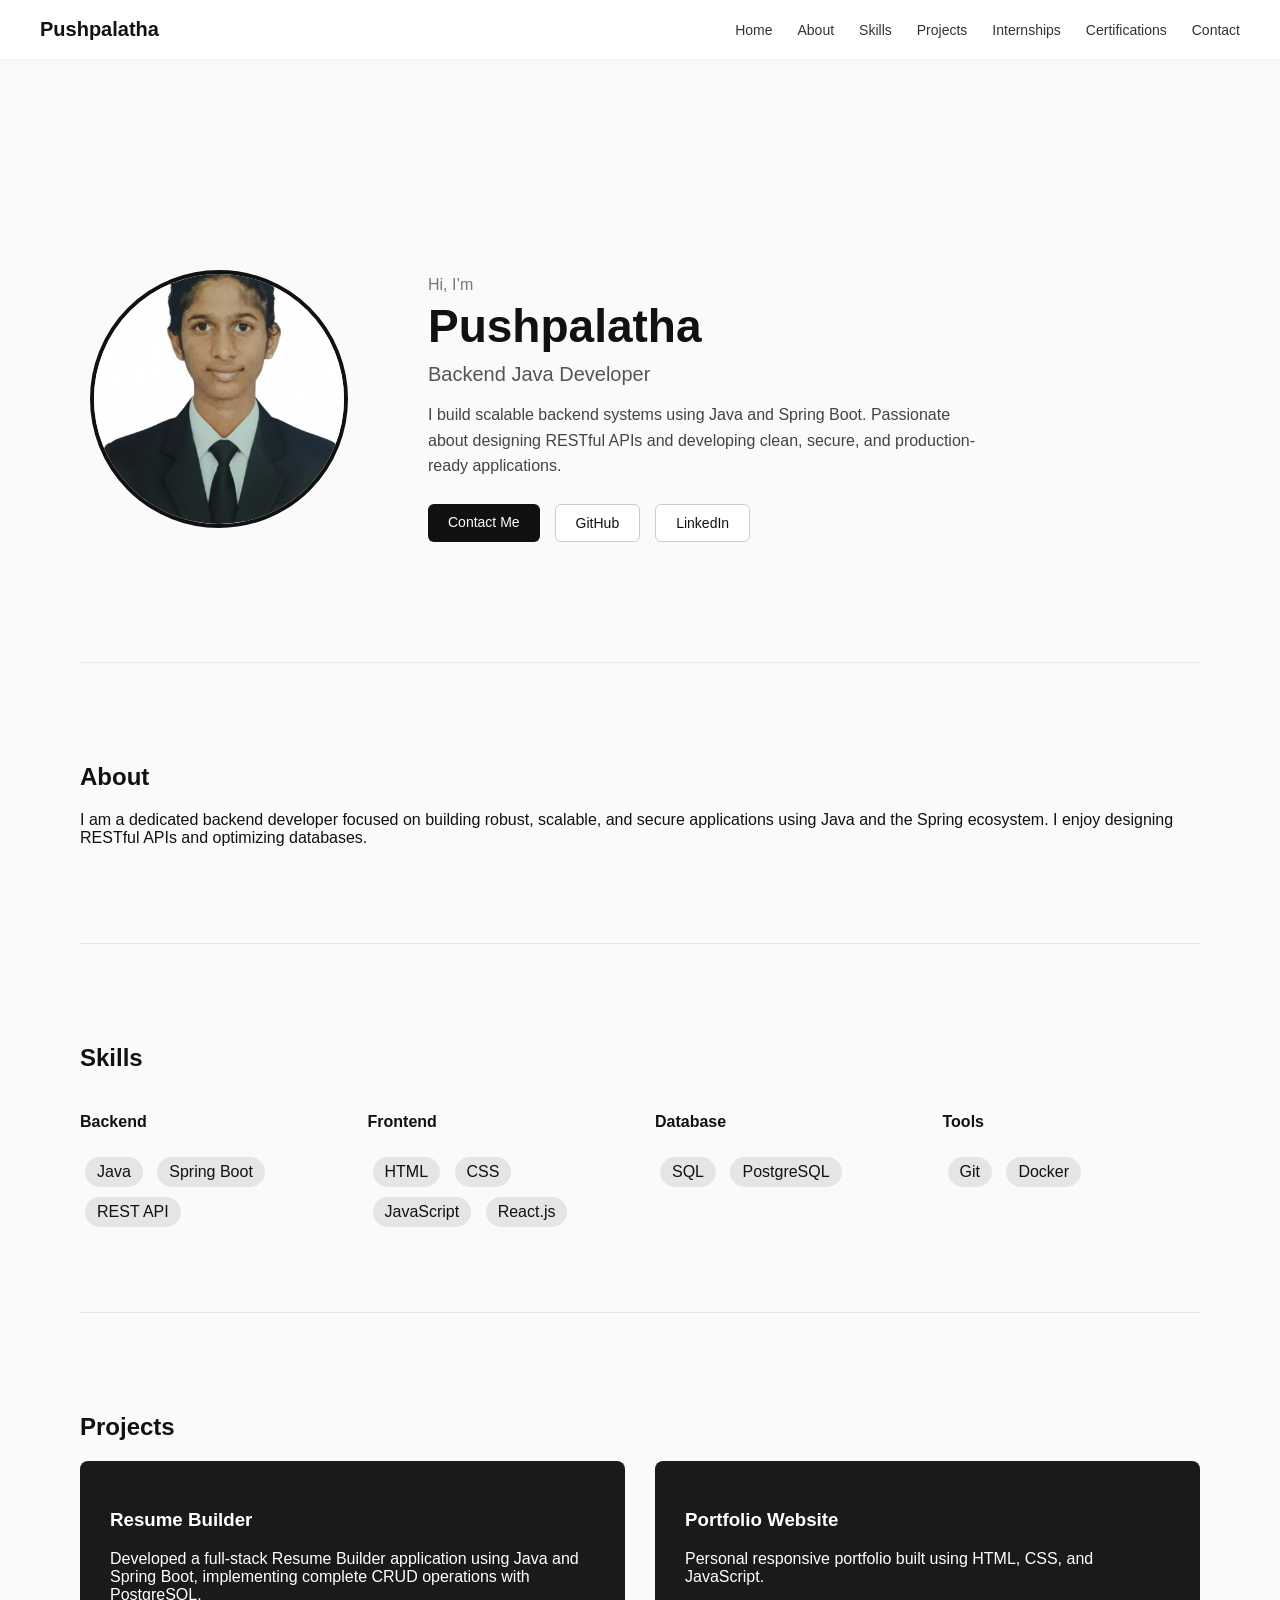
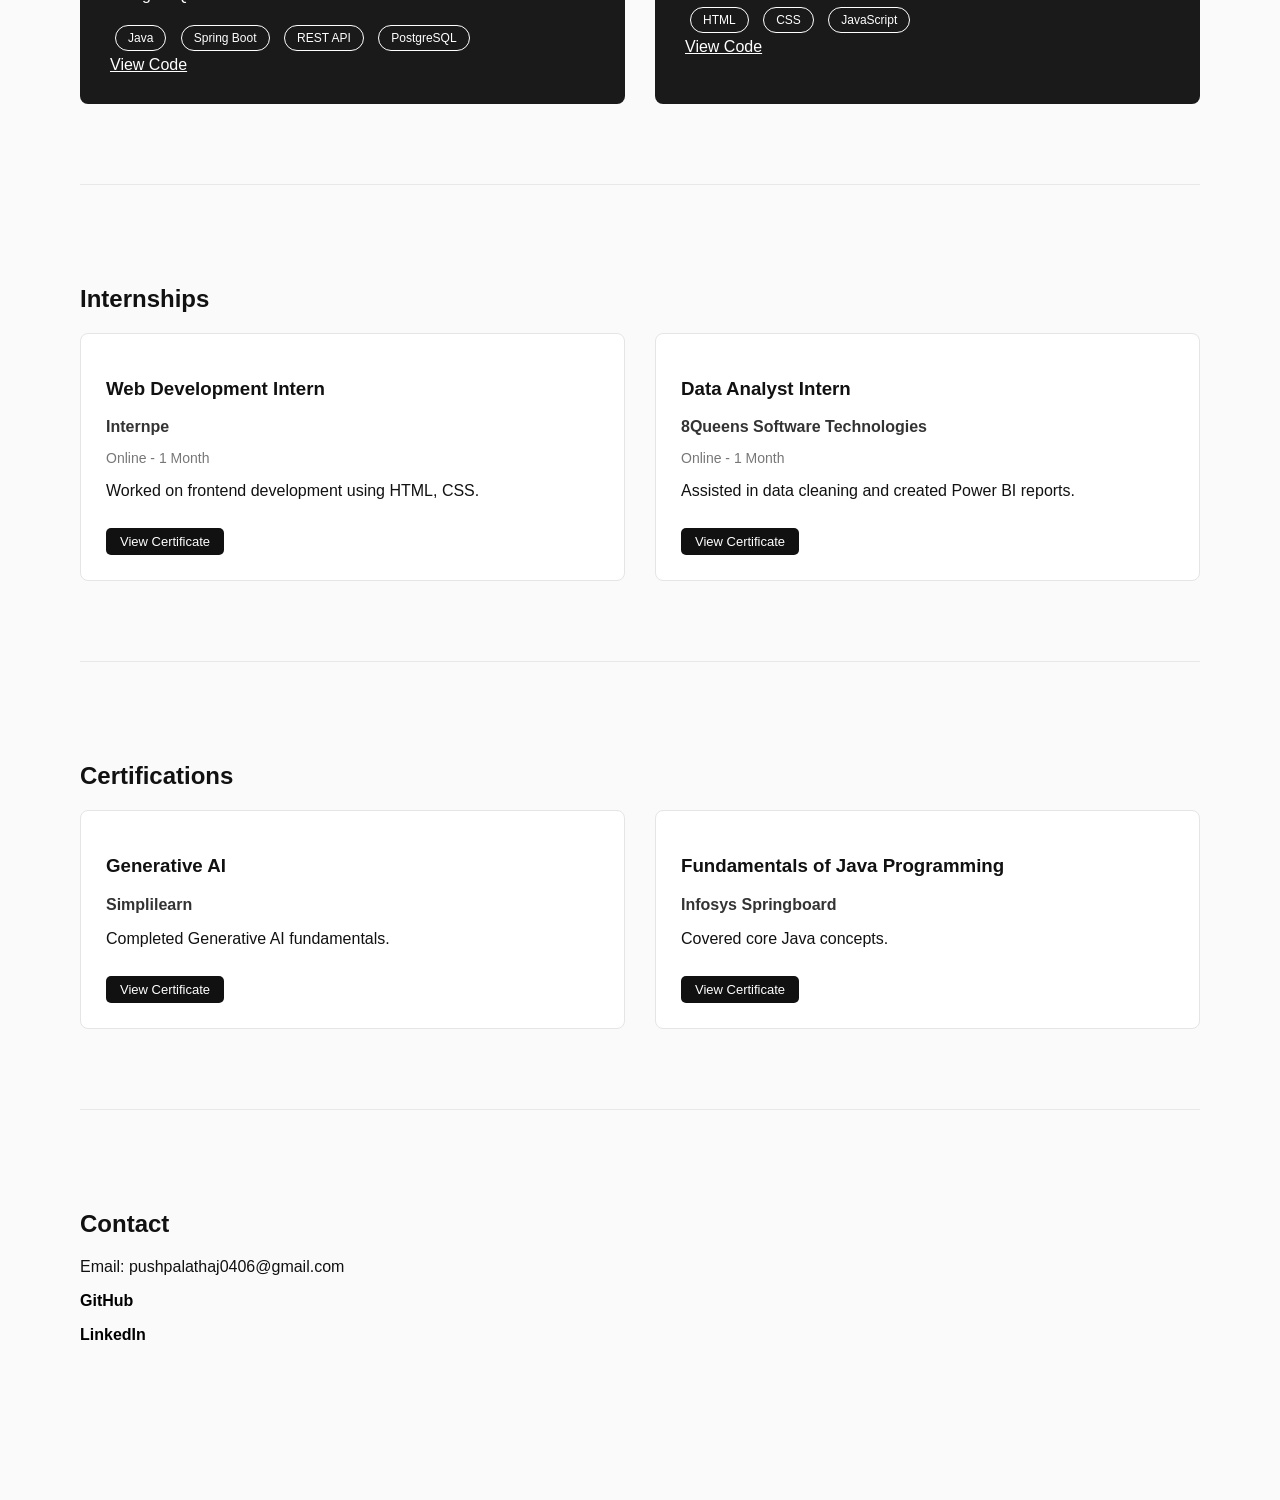
==== index.html @ 845389e1 "linkedin added successfully" ====
<!DOCTYPE html>
<html lang="en">
<head>
    <meta charset="UTF-8">
    <title>Pushpalatha J | Backend Java Developer</title>
    <meta name="viewport" content="width=device-width, initial-scale=1.0">
    <style>
        /* YOUR ORIGINAL CSS */
        html {
            scroll-behavior: smooth;
        }

        body {
            margin: 0;
            font-family: 'Segoe UI', sans-serif;
            background: #fafafa;
            color: #111;
        }

        /* HEADER */
        .header {
            position: fixed;
            top: 0;
            left: 0;
            width: 100%;
            background: white;
            display: flex;
            justify-content: space-between;
            align-items: center;
            padding: 18px 40px;
            box-sizing: border-box;
            box-shadow: 0 2px 8px rgba(0, 0, 0, 0.04);
            z-index: 1000;
        }

        .logo {
            font-size: 20px;
            font-weight: 700;
            white-space: nowrap;
        }

        .nav-links {
            display: flex;
            gap: 25px;
            flex-wrap: wrap;
        }

        .nav-links a {
            text-decoration: none;
            color: #333;
            font-weight: 500;
            font-size: 14px;
            transition: 0.3s ease;
        }

        .nav-links a:hover {
            color: black;
        }

        /* MAIN CONTENT */
        .main-content {
            padding: 140px 80px 60px 80px;
        }

        section {
            padding: 80px 0;
            border-bottom: 1px solid #e8e8e8;
        }

        section:last-child {
            border-bottom: none;
        }

        /* HERO SECTION */
        .hero {
            padding: 120px 0;
        }

        .hero-container {
            display: flex;
            align-items: center;
            justify-content:flex-start;
            gap: 80px;
            max-width: 1100px;
            margin: auto;
        }

        .hero-left img {
            width: 250px;
            height: 250px;
            border-radius: 50%;
            object-fit: cover;
            border: 4px solid #111;
        }

        .hero-right {
            max-width: 550px;
        }

        .intro-text {
            font-size: 16px;
            color: #777;
            margin-bottom: 5px;
        }

        .hero-name {
            font-size: 46px;
            font-weight: 700;
            margin: 0;
        }

        .hero-role {
            font-size: 20px;
            font-weight: 500;
            color: #555;
            margin: 10px 0 15px 0;
        }

        .hero-desc {
            line-height: 1.6;
            color: #444;
        }

        .hero-buttons {
            margin-top: 25px;
            display: flex;
            gap: 15px;
        }

        .btn {
            padding: 10px 20px;
            border-radius: 6px;
            font-size: 14px;
            font-weight: 500;
            text-decoration: none;
            transition: 0.3s ease;
        }

        .primary-btn {
            background: #111;
            color: white;
        }

        .primary-btn:hover {
            background: #333;
        }

        .secondary-btn {
            border: 1px solid #ccc;
            color: #111;
            background: white;
        }

        .secondary-btn:hover {
            border-color: #111;
        }

        /* SKILLS */
        .skills-grid {
            display: grid;
            grid-template-columns: repeat(auto-fit, minmax(250px, 1fr));
            gap: 30px;
        }

        .tags span {
            background: #e5e5e5;
            padding: 6px 12px;
            border-radius: 20px;
            margin: 5px;
            display: inline-block;
        }

        /* PROJECTS */
        .project-grid {
            display: grid;
            grid-template-columns: repeat(auto-fit, minmax(320px, 1fr));
            gap: 30px;
        }

        .project-card {
            background: #1a1a1a;
            color: white;
            padding: 30px;
            border-radius: 8px;
            transition: 0.3s;
        }

        .project-card:hover {
            transform: translateY(-5px);
        }

        .tech-tags span {
            border: 1px solid white;
            padding: 5px 12px;
            border-radius: 20px;
            margin: 5px;
            display: inline-block;
            font-size: 12px;
        }

        .view-link {
            color: white;
            text-decoration: underline;
        }

        /* CONTACT */
        .contact-info a {
            text-decoration: none;
            color: black;
            font-weight: 600;
        }

        /* INTERNSHIPS & CERTIFICATIONS */
        .card-grid {
            display: grid;
            grid-template-columns: repeat(auto-fit, minmax(300px, 1fr));
            gap: 30px;
        }

        .info-card {
            background: white;
            padding: 25px;
            border-radius: 8px;
            border: 1px solid #e5e5e5;
            transition: 0.3s ease;
        }

        .info-card:hover {
            transform: translateY(-5px);
        }

        .org-name {
            font-weight: 600;
            color: #333;
            margin: 5px 0;
        }

        .duration {
            font-size: 14px;
            color: #777;
            margin-bottom: 10px;
        }

        .view-btn {
            margin-top: 12px;
            padding: 6px 14px;
            border: none;
            background: #111;
            color: white;
            border-radius: 5px;
            font-size: 13px;
            cursor: pointer;
            transition: 0.3s ease;
        }

        .view-btn:hover {
            background: #333;
        }

        /* MODAL */
        .modal {
            display: none;
            position: fixed;
            z-index: 2000;
            left: 0;
            top: 0;
            width: 100%;
            height: 100%;
            background: rgba(0, 0, 0, 0.85);
            justify-content: center;
            align-items: center;
        }

        .modal-content {
            max-width: 80%;
            max-height: 80%;
            border-radius: 8px;
        }

        .close-btn {
            position: absolute;
            top: 30px;
            right: 50px;
            font-size: 35px;
            color: white;
            cursor: pointer;
        }
    </style>
</head>
<body>

<header class="header">
    <div class="logo">Pushpalatha</div>
    <nav class="nav-links">
        <a href="#home">Home</a>
        <a href="#about">About</a>
        <a href="#skills">Skills</a>
        <a href="#projects">Projects</a>
        <a href="#internships">Internships</a>
        <a href="#certifications">Certifications</a>
        <a href="#contact">Contact</a>
    </nav>
</header>

<div class="main-content">

<section id="home" class="hero">
    <div class="hero-container">
        <div class="hero-left">
            <img src="images/Pushpalatha.jpg" alt="Pushpalatha">
        </div>
        <div class="hero-right">
            <p class="intro-text">Hi, I’m</p>
            <h1 class="hero-name">Pushpalatha</h1>
            <h2 class="hero-role">Backend Java Developer</h2>
            <p class="hero-desc">
                I build scalable backend systems using Java and Spring Boot.
                Passionate about designing RESTful APIs and developing
                clean, secure, and production-ready applications.
            </p>
            <div class="hero-buttons">
                <a href="mailto:pushpalathaj0406@gmail.com" class="btn primary-btn">Contact Me</a>
                <a href="https://github.com/pushpalatha-04" target="_blank" class="btn secondary-btn">GitHub</a>
                <a href="https://www.linkedin.com/in/nipuna-s-45a73b3a8/" target="_blank" class="btn secondary-btn">LinkedIn</a>
            </div>
        </div>
    </div>
</section>

<section id="about">
    <h2 class="section-title">About</h2>
    <p class="section-text">
        I am a dedicated backend developer focused on building robust,
        scalable, and secure applications using Java and the Spring ecosystem.
        I enjoy designing RESTful APIs and optimizing databases.
    </p>
</section>

<section id="skills">
    <h2 class="section-title">Skills</h2>
    <div class="skills-grid">
        <div>
            <h4>Backend</h4>
            <div class="tags">
                <span>Java</span>
                <span>Spring Boot</span>
                <span>REST API</span>
            </div>
        </div>
        <div>
            <h4>Frontend</h4>
            <div class="tags">
                <span>HTML</span>
                <span>CSS</span>
                <span>JavaScript</span>
                <span>React.js</span>
            </div>
        </div>
        <div>
            <h4>Database</h4>
            <div class="tags">
                <span>SQL</span>
                <span>PostgreSQL</span>
            </div>
        </div>
        <div>
            <h4>Tools</h4>
            <div class="tags">
                <span>Git</span>
                <span>Docker</span>
            </div>
        </div>
    </div>
</section>

<section id="projects">
    <h2 class="section-title">Projects</h2>
    <div class="project-grid">
        <div class="project-card">
            <h3>Resume Builder</h3>
            <p>Developed a full-stack Resume Builder application using Java and Spring Boot, implementing complete CRUD operations with PostgreSQL.</p>
            <div class="tech-tags">
                <span>Java</span>
                <span>Spring Boot</span>
                <span>REST API</span>
                <span>PostgreSQL</span>
            </div>
            <a href="https://github.com/pushpalatha-04/resume-builder" target="_blank" class="view-link">View Code</a>
        </div>
        <div class="project-card">
            <h3>Portfolio Website</h3>
            <p>Personal responsive portfolio built using HTML, CSS, and JavaScript.</p>
            <div class="tech-tags">
                <span>HTML</span>
                <span>CSS</span>
                <span>JavaScript</span>
            </div>
            <a href="https://github.com/pushpalatha-04" target="_blank" class="view-link">View Code</a>
        </div>
    </div>
</section>

<section id="internships">
    <h2 class="section-title">Internships</h2>
    <div class="card-grid">
        <div class="info-card">
            <h3>Web Development Intern</h3>
            <p class="org-name">Internpe</p>
            <p class="duration">Online - 1 Month</p>
            <p>Worked on frontend development using HTML, CSS.</p>
            <button class="view-btn" onclick="openModal('images/internpe-cert.jpg')">View Certificate</button>
        </div>
        <div class="info-card">
            <h3>Data Analyst Intern</h3>
            <p class="org-name">8Queens Software Technologies</p>
            <p class="duration">Online - 1 Month</p>
            <p>Assisted in data cleaning and created Power BI reports.</p>
            <button class="view-btn" onclick="openModal('images/8queens-cert.jpg')">View Certificate</button>
        </div>
    </div>
</section>

<section id="certifications">
    <h2 class="section-title">Certifications</h2>
    <div class="card-grid">
        <div class="info-card">
            <h3>Generative AI</h3>
            <p class="org-name">Simplilearn</p>
            <p>Completed Generative AI fundamentals.</p>
            <button class="view-btn" onclick="openModal('images/genai-cert.jpg')">View Certificate</button>
        </div>
        <div class="info-card">
            <h3>Fundamentals of Java Programming</h3>
            <p class="org-name">Infosys Springboard</p>
            <p>Covered core Java concepts.</p>
            <button class="view-btn" onclick="openModal('images/java-cert.jpg')">View Certificate</button>
        </div>
    </div>
</section>

<section id="contact">
    <h2 class="section-title">Contact</h2>
    <div class="contact-info">
        <p>Email: pushpalathaj0406@gmail.com</p>
        <p><a href="https://github.com/pushpalatha-04" target="_blank">GitHub</a></p>
        <p><a href="https://www.linkedin.com/in/pushpalatha-j-89650136b" target="_blank">LinkedIn</a></p>
    </div>
</section>

</div>

<div id="certificateModal" class="modal">
    <span class="close-btn" onclick="closeModal()">&times;</span>
    <img class="modal-content" id="modalImage" src="" alt="Certificate View">
</div>

<script>
/* FIXED MODAL FEATURE */
function openModal(imageSrc) {
    const modal = document.getElementById("certificateModal");
    const modalImg = document.getElementById("modalImage");
    modal.style.display = "flex";
    modalImg.src = imageSrc;
}

function closeModal() {
    document.getElementById("certificateModal").style.display = "none";
}

// Close modal if user clicks outside the image
window.onclick = function(event) {
    const modal = document.getElementById("certificateModal");
    if (event.target == modal) {
        modal.style.display = "none";
    }
}
</script>

</body>
</html>
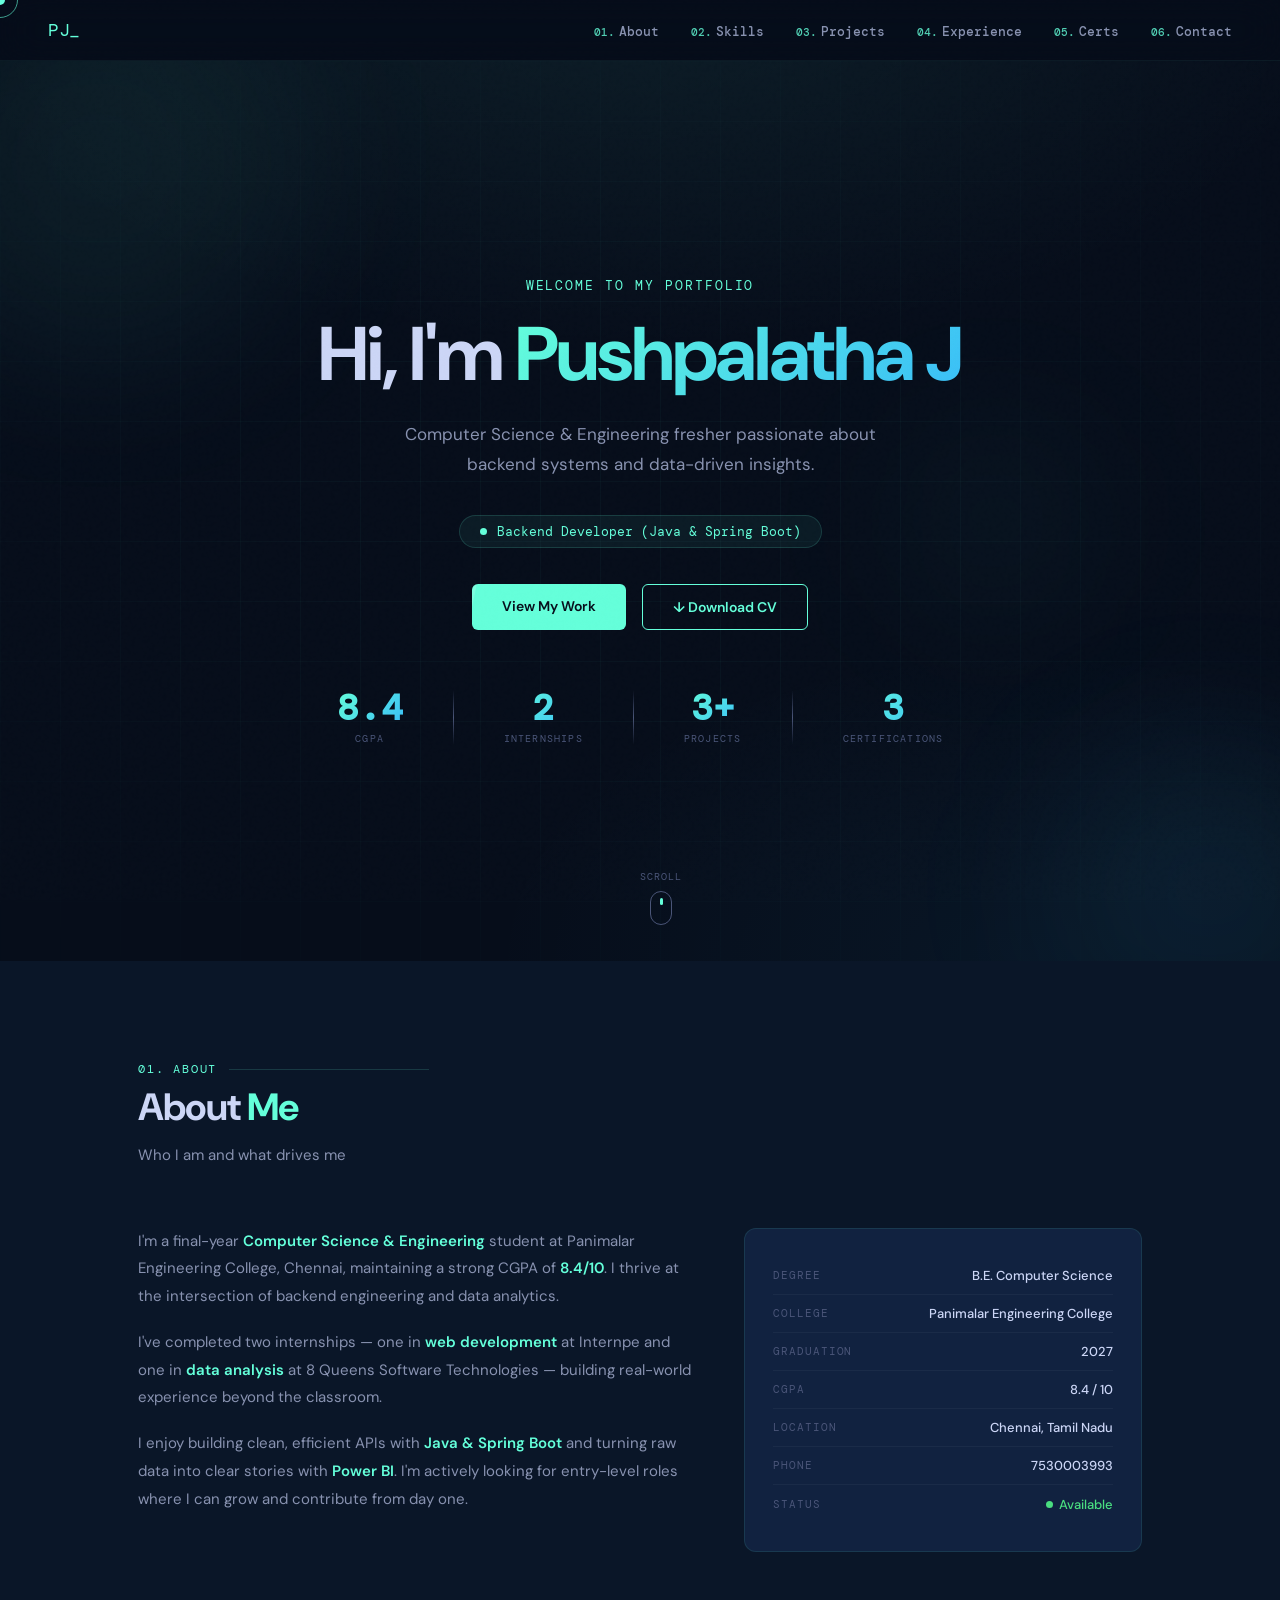
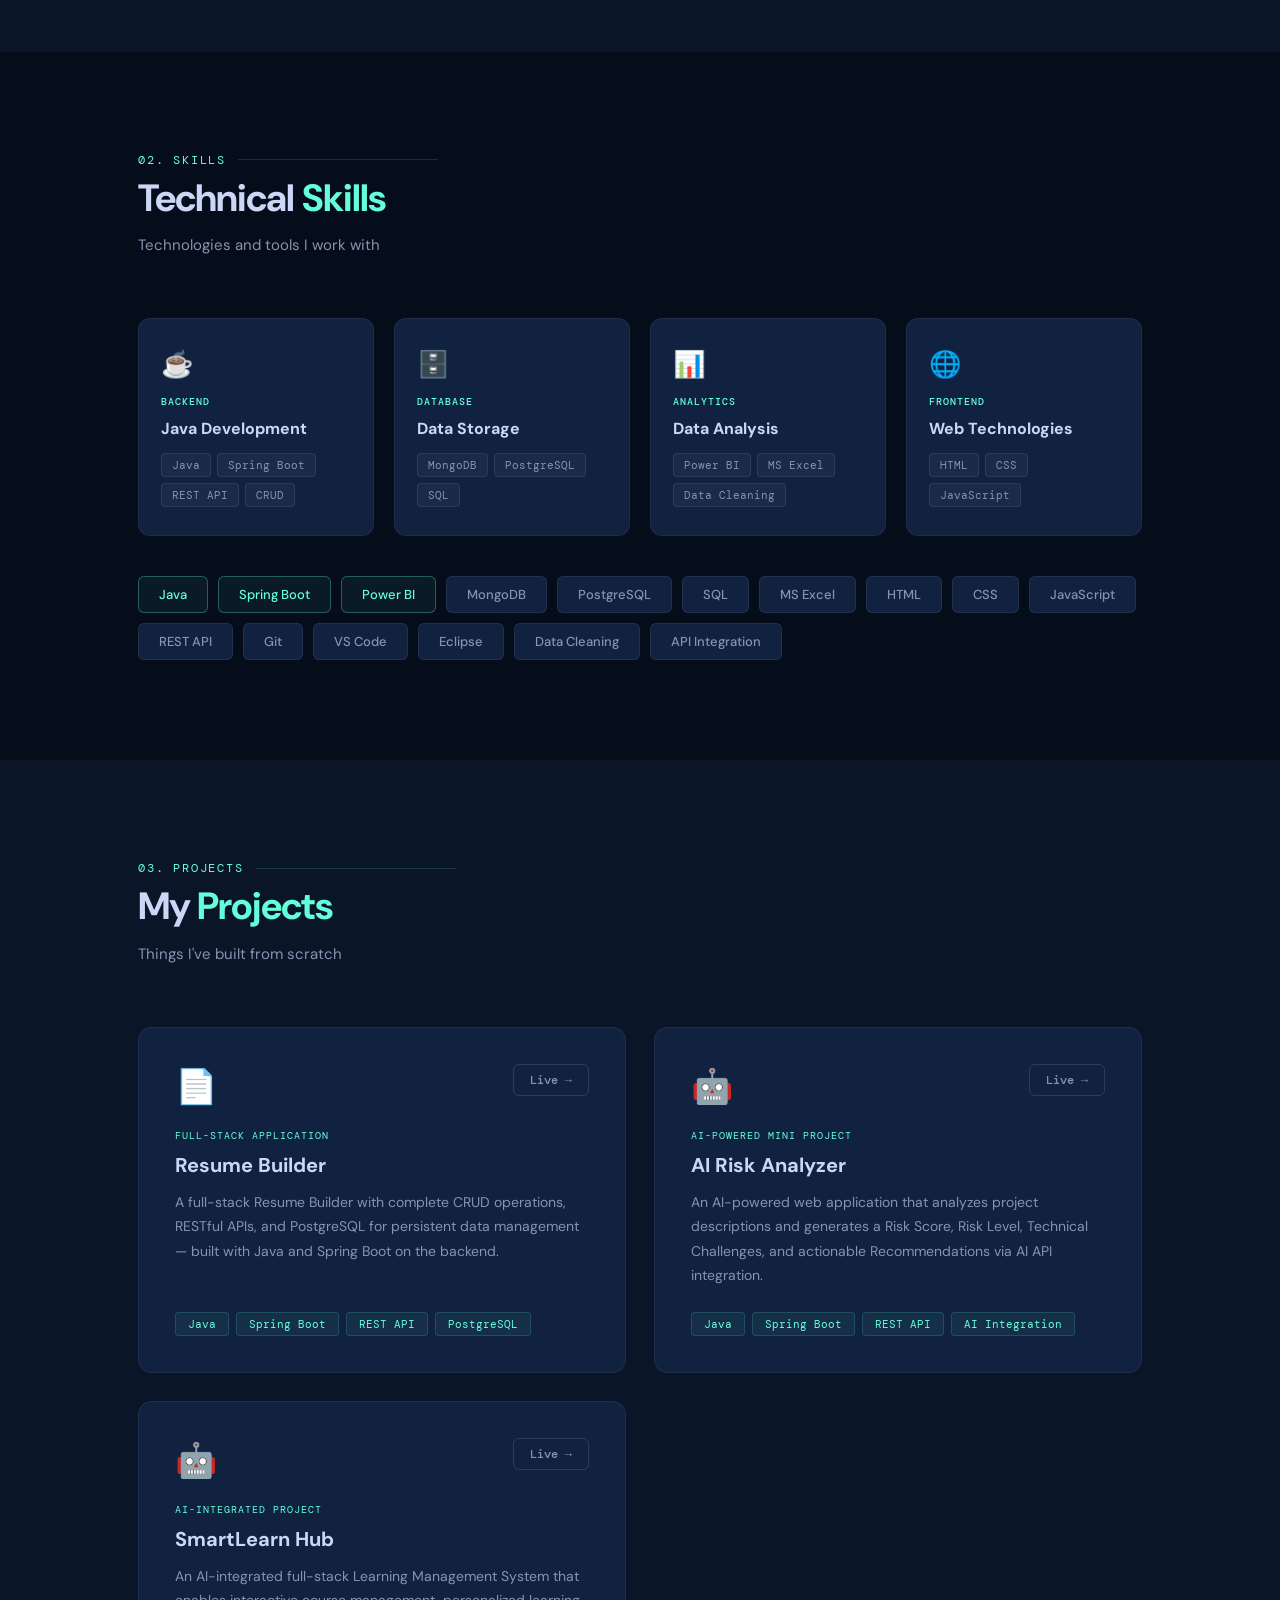
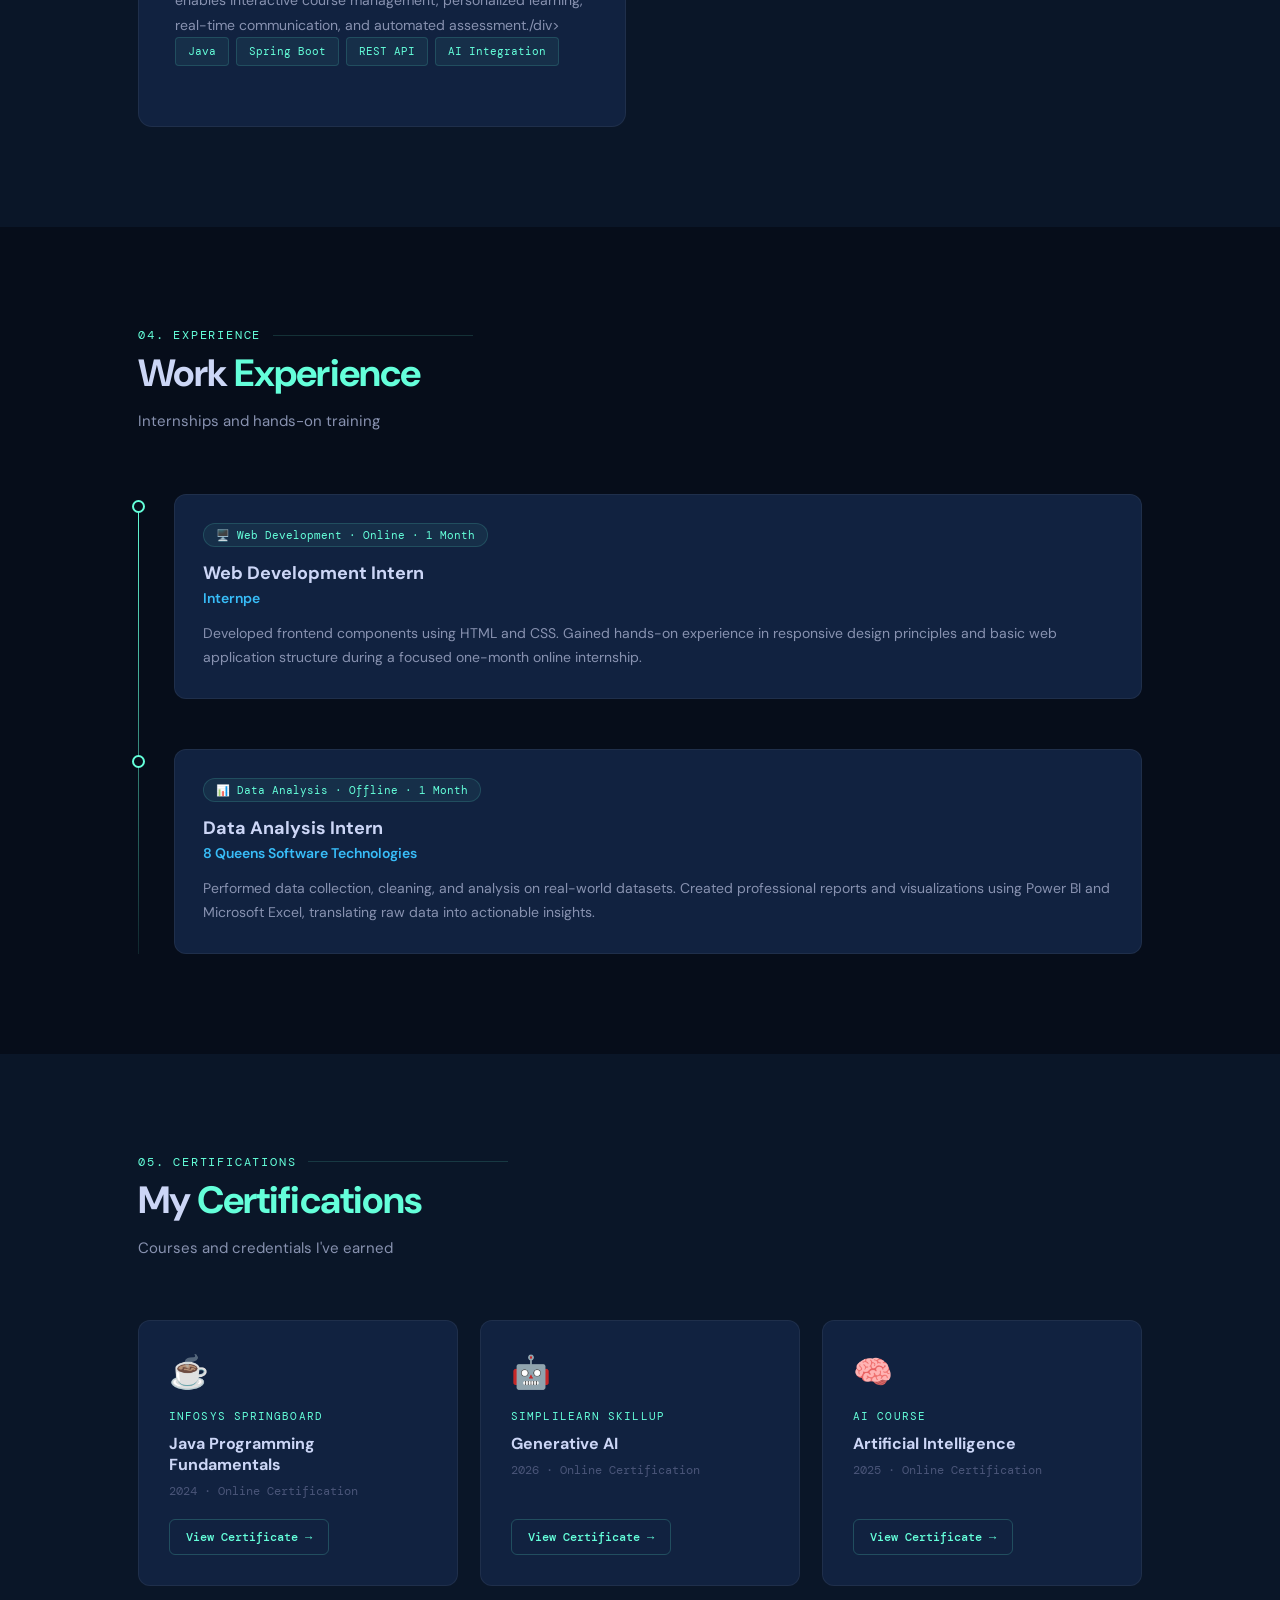
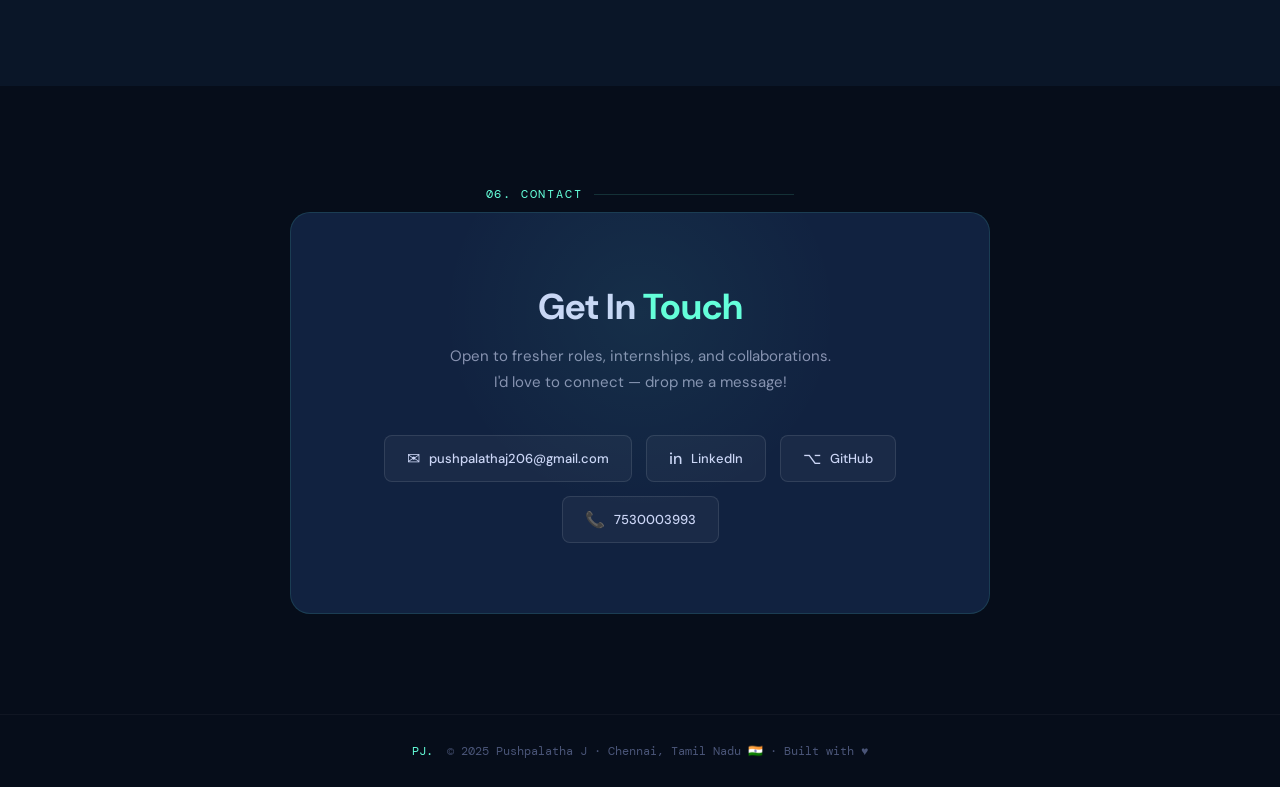
==== commit de9f5bb9: "Rename Pushpalatha_Portfolio.html to index.html" ====
--- a/index.html
+++ b/index.html
@@ -1,480 +1,1065 @@
 <!DOCTYPE html>
 <html lang="en">
 <head>
-    <meta charset="UTF-8">
-    <title>Pushpalatha J | Backend Java Developer</title>
-    <meta name="viewport" content="width=device-width, initial-scale=1.0">
-    <style>
-        /* YOUR ORIGINAL CSS */
-        html {
-            scroll-behavior: smooth;
-        }
-
-        body {
-            margin: 0;
-            font-family: 'Segoe UI', sans-serif;
-            background: #fafafa;
-            color: #111;
-        }
-
-        /* HEADER */
-        .header {
-            position: fixed;
-            top: 0;
-            left: 0;
-            width: 100%;
-            background: white;
-            display: flex;
-            justify-content: space-between;
-            align-items: center;
-            padding: 18px 40px;
-            box-sizing: border-box;
-            box-shadow: 0 2px 8px rgba(0, 0, 0, 0.04);
-            z-index: 1000;
-        }
-
-        .logo {
-            font-size: 20px;
-            font-weight: 700;
-            white-space: nowrap;
-        }
-
-        .nav-links {
-            display: flex;
-            gap: 25px;
-            flex-wrap: wrap;
-        }
-
-        .nav-links a {
-            text-decoration: none;
-            color: #333;
-            font-weight: 500;
-            font-size: 14px;
-            transition: 0.3s ease;
-        }
-
-        .nav-links a:hover {
-            color: black;
-        }
-
-        /* MAIN CONTENT */
-        .main-content {
-            padding: 140px 80px 60px 80px;
-        }
-
-        section {
-            padding: 80px 0;
-            border-bottom: 1px solid #e8e8e8;
-        }
-
-        section:last-child {
-            border-bottom: none;
-        }
-
-        /* HERO SECTION */
-        .hero {
-            padding: 120px 0;
-        }
-
-        .hero-container {
-            display: flex;
-            align-items: center;
-            justify-content:flex-start;
-            gap: 80px;
-            max-width: 1100px;
-            margin: auto;
-        }
-
-        .hero-left img {
-            width: 250px;
-            height: 250px;
-            border-radius: 50%;
-            object-fit: cover;
-            border: 4px solid #111;
-        }
-
-        .hero-right {
-            max-width: 550px;
-        }
-
-        .intro-text {
-            font-size: 16px;
-            color: #777;
-            margin-bottom: 5px;
-        }
-
-        .hero-name {
-            font-size: 46px;
-            font-weight: 700;
-            margin: 0;
-        }
-
-        .hero-role {
-            font-size: 20px;
-            font-weight: 500;
-            color: #555;
-            margin: 10px 0 15px 0;
-        }
-
-        .hero-desc {
-            line-height: 1.6;
-            color: #444;
-        }
-
-        .hero-buttons {
-            margin-top: 25px;
-            display: flex;
-            gap: 15px;
-        }
-
-        .btn {
-            padding: 10px 20px;
-            border-radius: 6px;
-            font-size: 14px;
-            font-weight: 500;
-            text-decoration: none;
-            transition: 0.3s ease;
-        }
-
-        .primary-btn {
-            background: #111;
-            color: white;
-        }
-
-        .primary-btn:hover {
-            background: #333;
-        }
-
-        .secondary-btn {
-            border: 1px solid #ccc;
-            color: #111;
-            background: white;
-        }
-
-        .secondary-btn:hover {
-            border-color: #111;
-        }
-
-        /* SKILLS */
-        .skills-grid {
-            display: grid;
-            grid-template-columns: repeat(auto-fit, minmax(250px, 1fr));
-            gap: 30px;
-        }
-
-        .tags span {
-            background: #e5e5e5;
-            padding: 6px 12px;
-            border-radius: 20px;
-            margin: 5px;
-            display: inline-block;
-        }
-
-        /* PROJECTS */
-        .project-grid {
-            display: grid;
-            grid-template-columns: repeat(auto-fit, minmax(320px, 1fr));
-            gap: 30px;
-        }
-
-        .project-card {
-            background: #1a1a1a;
-            color: white;
-            padding: 30px;
-            border-radius: 8px;
-            transition: 0.3s;
-        }
-
-        .project-card:hover {
-            transform: translateY(-5px);
-        }
-
-        .tech-tags span {
-            border: 1px solid white;
-            padding: 5px 12px;
-            border-radius: 20px;
-            margin: 5px;
-            display: inline-block;
-            font-size: 12px;
-        }
-
-        .view-link {
-            color: white;
-            text-decoration: underline;
-        }
-
-        /* CONTACT */
-        .contact-info a {
-            text-decoration: none;
-            color: black;
-            font-weight: 600;
-        }
-
-        /* INTERNSHIPS & CERTIFICATIONS */
-        .card-grid {
-            display: grid;
-            grid-template-columns: repeat(auto-fit, minmax(300px, 1fr));
-            gap: 30px;
-        }
-
-        .info-card {
-            background: white;
-            padding: 25px;
-            border-radius: 8px;
-            border: 1px solid #e5e5e5;
-            transition: 0.3s ease;
-        }
-
-        .info-card:hover {
-            transform: translateY(-5px);
-        }
-
-        .org-name {
-            font-weight: 600;
-            color: #333;
-            margin: 5px 0;
-        }
-
-        .duration {
-            font-size: 14px;
-            color: #777;
-            margin-bottom: 10px;
-        }
-
-        .view-btn {
-            margin-top: 12px;
-            padding: 6px 14px;
-            border: none;
-            background: #111;
-            color: white;
-            border-radius: 5px;
-            font-size: 13px;
-            cursor: pointer;
-            transition: 0.3s ease;
-        }
-
-        .view-btn:hover {
-            background: #333;
-        }
-
-        /* MODAL */
-        .modal {
-            display: none;
-            position: fixed;
-            z-index: 2000;
-            left: 0;
-            top: 0;
-            width: 100%;
-            height: 100%;
-            background: rgba(0, 0, 0, 0.85);
-            justify-content: center;
-            align-items: center;
-        }
-
-        .modal-content {
-            max-width: 80%;
-            max-height: 80%;
-            border-radius: 8px;
-        }
-
-        .close-btn {
-            position: absolute;
-            top: 30px;
-            right: 50px;
-            font-size: 35px;
-            color: white;
-            cursor: pointer;
-        }
-    </style>
+<meta charset="UTF-8"/>
+<meta name="viewport" content="width=device-width, initial-scale=1.0"/>
+<title>Pushpalatha J – Portfolio</title>
+<style>
+@import url('https://fonts.googleapis.com/css2?family=DM+Sans:ital,opsz,wght@0,9..40,300;0,9..40,400;0,9..40,500;0,9..40,600;0,9..40,700;1,9..40,300&family=DM+Mono:wght@400;500&display=swap');
+
+*, *::before, *::after { box-sizing: border-box; margin: 0; padding: 0; }
+
+:root {
+  --bg: #060d1a;
+  --bg2: #0a1628;
+  --bg3: #0f1e35;
+  --surface: #112240;
+  --surface2: #1a3354;
+  --accent: #64ffda;
+  --accent2: #38bdf8;
+  --text: #ccd6f6;
+  --muted: #8892b0;
+  --dim: #4a5578;
+  --font: 'DM Sans', sans-serif;
+  --mono: 'DM Mono', monospace;
+}
+
+html { scroll-behavior: smooth; }
+
+body {
+  font-family: var(--font);
+  background: var(--bg);
+  color: var(--text);
+  overflow-x: hidden;
+  cursor: none;
+}
+
+/* ── CURSOR ── */
+.cursor {
+  width: 10px; height: 10px;
+  background: var(--accent);
+  border-radius: 50%;
+  position: fixed; top: 0; left: 0;
+  pointer-events: none;
+  z-index: 9999;
+  transform: translate(-50%, -50%);
+  transition: width 0.2s, height 0.2s, background 0.2s;
+  mix-blend-mode: screen;
+}
+.cursor-ring {
+  width: 36px; height: 36px;
+  border: 1.5px solid var(--accent);
+  border-radius: 50%;
+  position: fixed; top: 0; left: 0;
+  pointer-events: none;
+  z-index: 9998;
+  transform: translate(-50%, -50%);
+  transition: transform 0.12s ease, width 0.25s, height 0.25s, border-color 0.25s;
+  opacity: 0.6;
+}
+body:hover .cursor { opacity: 1; }
+a:hover ~ .cursor, button:hover ~ .cursor { width: 18px; height: 18px; }
+
+/* ── NOISE OVERLAY ── */
+body::before {
+  content: '';
+  position: fixed; inset: 0;
+  background-image: url("data:image/svg+xml,%3Csvg viewBox='0 0 256 256' xmlns='http://www.w3.org/2000/svg'%3E%3Cfilter id='noise'%3E%3CfeTurbulence type='fractalNoise' baseFrequency='0.9' numOctaves='4' stitchTiles='stitch'/%3E%3C/filter%3E%3Crect width='100%25' height='100%25' filter='url(%23noise)' opacity='0.04'/%3E%3C/svg%3E");
+  pointer-events: none;
+  z-index: 1;
+  opacity: 0.4;
+}
+
+/* ── HEADER ── */
+header {
+  display: flex;
+  justify-content: space-between;
+  align-items: center;
+  padding: 18px 48px;
+  background: rgba(6,13,26,0.85);
+  backdrop-filter: blur(18px);
+  position: sticky; top: 0; z-index: 100;
+  border-bottom: 1px solid rgba(100,255,218,0.06);
+  animation: slideDown 0.7s cubic-bezier(0.16,1,0.3,1) both;
+}
+@keyframes slideDown {
+  from { transform: translateY(-60px); opacity: 0; }
+  to   { transform: translateY(0);     opacity: 1; }
+}
+.logo {
+  font-family: var(--mono);
+  font-size: 18px;
+  color: var(--accent);
+  letter-spacing: -0.02em;
+  position: relative;
+}
+.logo::after {
+  content: '_';
+  animation: blink 1.1s step-end infinite;
+}
+@keyframes blink { 0%,100%{opacity:1} 50%{opacity:0} }
+
+nav a {
+  color: var(--muted);
+  margin-left: 28px;
+  text-decoration: none;
+  font-size: 13px;
+  font-weight: 500;
+  font-family: var(--mono);
+  transition: color 0.2s;
+  position: relative;
+}
+nav a::before {
+  content: attr(data-num);
+  color: var(--accent);
+  font-size: 11px;
+  margin-right: 4px;
+  opacity: 0.8;
+}
+nav a::after {
+  content: '';
+  position: absolute; bottom: -3px; left: 0; right: 0;
+  height: 1px; background: var(--accent);
+  transform: scaleX(0); transform-origin: right;
+  transition: transform 0.3s ease;
+}
+nav a:hover { color: var(--accent); }
+nav a:hover::after { transform: scaleX(1); transform-origin: left; }
+nav a.active { color: var(--accent); }
+
+/* ── ANIMATED GRID BG ── */
+.grid-bg {
+  position: absolute; inset: 0;
+  background-image:
+    linear-gradient(rgba(100,255,218,0.03) 1px, transparent 1px),
+    linear-gradient(90deg, rgba(100,255,218,0.03) 1px, transparent 1px);
+  background-size: 60px 60px;
+  mask-image: radial-gradient(ellipse 80% 70% at 50% 50%, black 30%, transparent 100%);
+  animation: gridPan 20s linear infinite;
+}
+@keyframes gridPan {
+  from { background-position: 0 0; }
+  to   { background-position: 60px 60px; }
+}
+
+/* ── HERO ── */
+.hero {
+  position: relative;
+  overflow: hidden;
+  min-height: 100vh;
+  display: flex;
+  flex-direction: column;
+  align-items: center;
+  justify-content: center;
+  padding: 80px 20px;
+  background: radial-gradient(ellipse 80% 60% at 50% -10%, rgba(100,255,218,0.07) 0%, transparent 70%),
+              radial-gradient(ellipse 60% 50% at 80% 100%, rgba(56,189,248,0.05) 0%, transparent 70%),
+              var(--bg);
+  text-align: center;
+}
+
+/* Floating orbs */
+.orb {
+  position: absolute;
+  border-radius: 50%;
+  filter: blur(80px);
+  pointer-events: none;
+  animation: float 8s ease-in-out infinite;
+}
+.orb1 { width: 400px; height: 400px; background: rgba(100,255,218,0.06); top: -100px; left: -100px; animation-delay: 0s; }
+.orb2 { width: 300px; height: 300px; background: rgba(56,189,248,0.07); bottom: -80px; right: -80px; animation-delay: -3s; }
+.orb3 { width: 200px; height: 200px; background: rgba(100,255,218,0.04); top: 40%; left: 70%; animation-delay: -5s; }
+@keyframes float {
+  0%,100% { transform: translate(0,0) scale(1); }
+  33%      { transform: translate(20px,-15px) scale(1.05); }
+  66%      { transform: translate(-15px,10px) scale(0.95); }
+}
+
+.hero-eyebrow {
+  font-family: var(--mono);
+  font-size: 13px;
+  color: var(--accent);
+  letter-spacing: 0.15em;
+  text-transform: uppercase;
+  margin-bottom: 20px;
+  opacity: 0;
+  animation: fadeUp 0.6s 0.3s cubic-bezier(0.16,1,0.3,1) forwards;
+}
+@keyframes fadeUp {
+  from { opacity: 0; transform: translateY(20px); }
+  to   { opacity: 1; transform: translateY(0); }
+}
+
+.hero h1 {
+  font-size: clamp(38px, 7vw, 76px);
+  font-weight: 700;
+  line-height: 1.08;
+  letter-spacing: -0.03em;
+  margin-bottom: 24px;
+  opacity: 0;
+  animation: fadeUp 0.7s 0.45s cubic-bezier(0.16,1,0.3,1) forwards;
+}
+.hero h1 .name {
+  background: linear-gradient(135deg, var(--accent) 0%, var(--accent2) 100%);
+  -webkit-background-clip: text;
+  -webkit-text-fill-color: transparent;
+  background-clip: text;
+}
+
+.hero-desc {
+  font-size: 17px;
+  color: var(--muted);
+  max-width: 520px;
+  line-height: 1.75;
+  margin-bottom: 36px;
+  opacity: 0;
+  animation: fadeUp 0.7s 0.6s cubic-bezier(0.16,1,0.3,1) forwards;
+}
+
+/* Typewriter role */
+.typewriter-wrap {
+  display: inline-flex; align-items: center; gap: 10px;
+  background: rgba(100,255,218,0.06);
+  border: 1px solid rgba(100,255,218,0.15);
+  border-radius: 30px;
+  padding: 7px 20px;
+  margin-bottom: 36px;
+  font-family: var(--mono);
+  font-size: 13px;
+  color: var(--accent);
+  opacity: 0;
+  animation: fadeUp 0.7s 0.75s cubic-bezier(0.16,1,0.3,1) forwards;
+}
+.tw-dot { width: 7px; height: 7px; background: var(--accent); border-radius: 50%; animation: pulse 1.5s ease-in-out infinite; }
+@keyframes pulse { 0%,100%{opacity:1;transform:scale(1)} 50%{opacity:0.5;transform:scale(0.7)} }
+#typewriter { min-width: 240px; text-align: left; }
+
+.hero-btns {
+  display: flex; justify-content: center; gap: 16px; flex-wrap: wrap;
+  opacity: 0;
+  animation: fadeUp 0.7s 0.9s cubic-bezier(0.16,1,0.3,1) forwards;
+}
+.hero-btns a {
+  padding: 13px 30px;
+  border-radius: 6px;
+  font-size: 14px; font-weight: 600;
+  text-decoration: none;
+  transition: transform 0.2s, box-shadow 0.2s, background 0.2s;
+  position: relative; overflow: hidden;
+}
+.btn-fill {
+  background: var(--accent);
+  color: var(--bg);
+}
+.btn-fill::after {
+  content: '';
+  position: absolute; inset: 0;
+  background: rgba(255,255,255,0.15);
+  transform: translateX(-100%) skewX(-12deg);
+  transition: transform 0.4s;
+}
+.btn-fill:hover::after { transform: translateX(110%) skewX(-12deg); }
+.btn-fill:hover { transform: translateY(-3px); box-shadow: 0 12px 30px rgba(100,255,218,0.3); }
+.btn-ghost {
+  border: 1.5px solid var(--accent);
+  color: var(--accent);
+  background: transparent;
+}
+.btn-ghost:hover { background: rgba(100,255,218,0.06); transform: translateY(-3px); box-shadow: 0 12px 30px rgba(100,255,218,0.1); }
+
+.hero-stats {
+  display: flex; justify-content: center; gap: 50px;
+  margin-top: 60px; flex-wrap: wrap;
+  opacity: 0;
+  animation: fadeUp 0.7s 1.05s cubic-bezier(0.16,1,0.3,1) forwards;
+}
+.hero-stat { text-align: center; }
+.hero-stat-num {
+  font-size: 36px; font-weight: 700;
+  font-family: var(--mono);
+  background: linear-gradient(135deg, var(--accent), var(--accent2));
+  -webkit-background-clip: text; -webkit-text-fill-color: transparent; background-clip: text;
+  line-height: 1;
+}
+.hero-stat-lbl {
+  font-family: var(--mono);
+  font-size: 10px; color: var(--dim);
+  text-transform: uppercase; letter-spacing: 0.12em;
+  margin-top: 6px;
+}
+.stat-divider {
+  width: 1px; background: linear-gradient(to bottom, transparent, var(--dim), transparent);
+  align-self: stretch;
+}
+
+/* ── SCROLL INDICATOR ── */
+.scroll-indicator {
+  position: absolute; bottom: 36px; left: 50%;
+  transform: translateX(-50%);
+  display: flex; flex-direction: column; align-items: center; gap: 8px;
+  opacity: 0;
+  animation: fadeUp 0.7s 1.3s ease forwards;
+}
+.scroll-indicator span { font-family: var(--mono); font-size: 10px; color: var(--dim); letter-spacing: 0.1em; text-transform: uppercase; }
+.scroll-mouse {
+  width: 22px; height: 34px;
+  border: 1.5px solid var(--dim);
+  border-radius: 11px;
+  display: flex; justify-content: center; padding-top: 6px;
+}
+.scroll-wheel {
+  width: 3px; height: 7px;
+  background: var(--accent);
+  border-radius: 3px;
+  animation: scrollWheel 1.8s ease-in-out infinite;
+}
+@keyframes scrollWheel {
+  0%,100% { transform: translateY(0); opacity: 1; }
+  80%      { transform: translateY(10px); opacity: 0; }
+}
+
+/* ── SECTIONS ── */
+.section {
+  padding: 100px 0 0;
+}
+.section-inner { max-width: 1100px; margin: 0 auto; padding: 0 48px; }
+
+.section-label {
+  font-family: var(--mono);
+  font-size: 12px; color: var(--accent);
+  letter-spacing: 0.15em; text-transform: uppercase;
+  margin-bottom: 10px;
+  display: flex; align-items: center; gap: 12px;
+}
+.section-label::after { content: ''; flex: 1; max-width: 200px; height: 1px; background: rgba(100,255,218,0.15); }
+.section-title {
+  font-size: clamp(26px, 4vw, 38px);
+  font-weight: 700;
+  letter-spacing: -0.025em;
+  line-height: 1.1;
+  margin-bottom: 14px;
+}
+.section-title span { color: var(--accent); }
+.section-sub { color: var(--muted); font-size: 15px; margin-bottom: 60px; line-height: 1.65; }
+
+/* ── ABOUT ── */
+#about { background: var(--bg2); padding-top: 100px; padding-bottom: 100px; }
+.about-grid {
+  display: grid;
+  grid-template-columns: 1.4fr 1fr;
+  gap: 50px;
+  align-items: start;
+}
+.about-text p {
+  color: var(--muted);
+  font-size: 15px;
+  line-height: 1.85;
+  margin-bottom: 18px;
+}
+.about-text p span { color: var(--accent); font-weight: 600; }
+
+.about-card {
+  background: var(--surface);
+  border: 1px solid rgba(100,255,218,0.1);
+  border-radius: 12px;
+  padding: 28px;
+  position: relative;
+  overflow: hidden;
+}
+.about-card::before {
+  content: '';
+  position: absolute; top: 0; left: 0; right: 0;
+  height: 2px;
+  background: linear-gradient(90deg, var(--accent), var(--accent2));
+  transform: scaleX(0); transform-origin: left;
+  transition: transform 0.5s ease;
+}
+.about-card:hover::before { transform: scaleX(1); }
+
+.info-row {
+  display: flex; justify-content: space-between; align-items: center;
+  padding: 10px 0;
+  border-bottom: 1px solid rgba(255,255,255,0.04);
+  font-size: 13px;
+}
+.info-row:last-child { border-bottom: none; }
+.info-key { color: var(--dim); font-family: var(--mono); font-size: 11px; text-transform: uppercase; letter-spacing: 0.08em; }
+.info-val { color: var(--text); font-weight: 500; text-align: right; }
+.status-dot { display: inline-flex; align-items: center; gap: 6px; color: #4ade80; }
+.status-dot::before { content: ''; width: 7px; height: 7px; background: #4ade80; border-radius: 50%; animation: statusPulse 2s ease infinite; }
+@keyframes statusPulse { 0%,100%{box-shadow:0 0 0 0 rgba(74,222,128,0.4)} 50%{box-shadow:0 0 0 6px rgba(74,222,128,0)} }
+
+/* ── SKILLS ── */
+#skills { padding-top: 100px; padding-bottom: 0; }
+.skills-grid {
+  display: grid;
+  grid-template-columns: repeat(4, 1fr);
+  gap: 20px;
+  margin-bottom: 40px;
+}
+.skill-card {
+  background: var(--surface);
+  border: 1px solid rgba(255,255,255,0.05);
+  border-radius: 12px;
+  padding: 28px 22px;
+  transition: border-color 0.3s, transform 0.3s, box-shadow 0.3s;
+  position: relative; overflow: hidden;
+}
+.skill-card::after {
+  content: '';
+  position: absolute; inset: 0;
+  background: radial-gradient(circle at var(--mx,50%) var(--my,50%), rgba(100,255,218,0.05), transparent 60%);
+  opacity: 0;
+  transition: opacity 0.3s;
+  pointer-events: none;
+}
+.skill-card:hover { border-color: rgba(100,255,218,0.3); transform: translateY(-6px); box-shadow: 0 20px 50px rgba(0,0,0,0.4); }
+.skill-card:hover::after { opacity: 1; }
+.skill-icon { font-size: 26px; margin-bottom: 14px; }
+.skill-tag {
+  font-family: var(--mono); font-size: 10px; font-weight: 500;
+  color: var(--accent); text-transform: uppercase; letter-spacing: 0.1em;
+  margin-bottom: 10px;
+}
+.skill-name { font-size: 16px; font-weight: 700; margin-bottom: 14px; }
+.pill-row { display: flex; flex-wrap: wrap; gap: 6px; }
+.pill {
+  background: rgba(255,255,255,0.04);
+  border: 1px solid rgba(255,255,255,0.08);
+  color: var(--muted);
+  font-family: var(--mono); font-size: 11px;
+  padding: 4px 10px; border-radius: 4px;
+  transition: border-color 0.2s, color 0.2s, background 0.2s;
+}
+.skill-card:hover .pill { border-color: rgba(100,255,218,0.2); color: var(--text); background: rgba(100,255,218,0.04); }
+
+.skills-cloud {
+  display: flex; flex-wrap: wrap; gap: 10px;
+  padding: 0 48px 100px;
+  max-width: 1100px; margin: 0 auto;
+}
+.cloud-pill {
+  background: var(--surface);
+  border: 1px solid rgba(255,255,255,0.07);
+  color: var(--muted);
+  font-size: 13px; font-weight: 500;
+  padding: 9px 20px; border-radius: 6px;
+  cursor: default;
+  transition: border-color 0.25s, color 0.25s, background 0.25s, transform 0.2s;
+}
+.cloud-pill:hover { border-color: var(--accent); color: var(--accent); background: rgba(100,255,218,0.06); transform: translateY(-2px); }
+.cloud-pill.hi { border-color: rgba(100,255,218,0.3); color: var(--accent); background: rgba(100,255,218,0.06); }
+
+/* ── PROJECTS ── */
+#projects { background: var(--bg2); padding-top: 100px; padding-bottom: 100px; }
+.projects-grid {
+  display: grid;
+  grid-template-columns: repeat(2, 1fr);
+  gap: 28px;
+}
+.project-card {
+  background: var(--surface);
+  border: 1px solid rgba(255,255,255,0.06);
+  border-radius: 14px;
+  padding: 36px;
+  transition: border-color 0.3s, transform 0.3s, box-shadow 0.3s;
+  display: flex; flex-direction: column;
+  position: relative; overflow: hidden;
+}
+.project-card::before {
+  content: '';
+  position: absolute; top: 0; left: 0; right: 0;
+  height: 3px;
+  background: linear-gradient(90deg, var(--accent), var(--accent2));
+  opacity: 0; transition: opacity 0.4s;
+}
+.project-card:hover { border-color: rgba(100,255,218,0.25); transform: translateY(-8px); box-shadow: 0 30px 70px rgba(0,0,0,0.5); }
+.project-card:hover::before { opacity: 1; }
+.project-header { display: flex; justify-content: space-between; align-items: flex-start; margin-bottom: 20px; }
+.project-icon { font-size: 34px; }
+.project-links { display: flex; gap: 10px; }
+.project-link-btn {
+  background: none; border: 1px solid rgba(255,255,255,0.12);
+  color: var(--muted); padding: 7px 16px; border-radius: 6px;
+  font-size: 12px; font-family: var(--mono);
+  cursor: pointer; transition: all 0.2s;
+  font-weight: 500;
+}
+.project-link-btn:hover { border-color: var(--accent); color: var(--accent); background: rgba(100,255,218,0.05); }
+.project-tag { font-family: var(--mono); font-size: 10px; color: var(--accent); text-transform: uppercase; letter-spacing: 0.1em; margin-bottom: 10px; }
+.project-name { font-size: 20px; font-weight: 700; margin-bottom: 12px; }
+.project-desc { color: var(--muted); font-size: 14px; line-height: 1.75; margin-bottom: 24px; flex: 1; }
+.project-stack { display: flex; flex-wrap: wrap; gap: 7px; }
+.stack-tag {
+  background: rgba(100,255,218,0.06); border: 1px solid rgba(100,255,218,0.15);
+  color: var(--accent); font-family: var(--mono); font-size: 11px;
+  padding: 4px 12px; border-radius: 4px;
+}
+
+/* ── EXPERIENCE ── */
+#experience { padding-top: 100px; padding-bottom: 100px; }
+.timeline { position: relative; }
+.timeline::before {
+  content: '';
+  position: absolute; left: 0; top: 8px; bottom: 0;
+  width: 1px;
+  background: linear-gradient(to bottom, var(--accent), rgba(100,255,218,0.1));
+}
+.tl-item {
+  display: flex; gap: 36px;
+  padding-left: 36px;
+  margin-bottom: 50px;
+  position: relative;
+}
+.tl-item:last-child { margin-bottom: 0; }
+.tl-dot {
+  position: absolute; left: -6px; top: 6px;
+  width: 13px; height: 13px;
+  border-radius: 50%;
+  background: var(--bg);
+  border: 2px solid var(--accent);
+  transition: background 0.3s, box-shadow 0.3s;
+}
+.tl-item:hover .tl-dot { background: var(--accent); box-shadow: 0 0 14px rgba(100,255,218,0.5); }
+.tl-card {
+  background: var(--surface);
+  border: 1px solid rgba(255,255,255,0.06);
+  border-radius: 12px; padding: 28px;
+  flex: 1;
+  transition: border-color 0.3s, transform 0.3s;
+}
+.tl-item:hover .tl-card { border-color: rgba(100,255,218,0.2); transform: translateX(4px); }
+.tl-badge {
+  display: inline-flex; align-items: center; gap: 8px;
+  font-family: var(--mono); font-size: 11px; color: var(--accent);
+  background: rgba(100,255,218,0.06); border: 1px solid rgba(100,255,218,0.15);
+  padding: 4px 12px; border-radius: 20px; margin-bottom: 14px;
+}
+.tl-title { font-size: 18px; font-weight: 700; margin-bottom: 4px; }
+.tl-org { color: var(--accent2); font-size: 14px; font-weight: 600; margin-bottom: 14px; }
+.tl-desc { color: var(--muted); font-size: 14px; line-height: 1.75; }
+
+/* ── CERTIFICATIONS ── */
+#certifications { background: var(--bg2); padding-top: 100px; padding-bottom: 100px; }
+.certs-grid {
+  display: grid;
+  grid-template-columns: repeat(3, 1fr);
+  gap: 22px;
+}
+.cert-card {
+  background: var(--surface);
+  border: 1px solid rgba(255,255,255,0.06);
+  border-radius: 12px; padding: 30px;
+  transition: border-color 0.3s, transform 0.3s, box-shadow 0.3s;
+  display: flex; flex-direction: column;
+  cursor: default;
+  position: relative; overflow: hidden;
+}
+.cert-card::after {
+  content: '';
+  position: absolute; bottom: 0; left: 0; right: 0;
+  height: 2px;
+  background: linear-gradient(90deg, var(--accent), var(--accent2));
+  transform: scaleX(0); transform-origin: left;
+  transition: transform 0.4s ease;
+}
+.cert-card:hover { border-color: rgba(100,255,218,0.2); transform: translateY(-6px); box-shadow: 0 24px 60px rgba(0,0,0,0.5); }
+.cert-card:hover::after { transform: scaleX(1); }
+.cert-logo { font-size: 32px; margin-bottom: 16px; }
+.cert-issuer { font-family: var(--mono); font-size: 11px; color: var(--accent); text-transform: uppercase; letter-spacing: 0.1em; margin-bottom: 10px; }
+.cert-name { font-size: 16px; font-weight: 700; margin-bottom: 8px; }
+.cert-meta { color: var(--dim); font-size: 12px; font-family: var(--mono); margin-bottom: 20px; flex: 1; }
+.cert-btn {
+  background: none; border: 1px solid rgba(100,255,218,0.2);
+  color: var(--accent); font-family: var(--mono); font-size: 12px;
+  padding: 9px 16px; border-radius: 6px; cursor: pointer;
+  transition: all 0.2s; align-self: flex-start;
+  font-weight: 500;
+}
+.cert-btn:hover { background: rgba(100,255,218,0.08); border-color: var(--accent); transform: translateX(3px); }
+
+/* ── CONTACT ── */
+#contact { padding-top: 100px; padding-bottom: 100px; text-align: center; }
+.contact-box {
+  background: var(--surface);
+  border: 1px solid rgba(100,255,218,0.12);
+  border-radius: 20px;
+  padding: 70px;
+  position: relative; overflow: hidden;
+  max-width: 700px; margin: 0 auto;
+}
+.contact-box::before {
+  content: '';
+  position: absolute; top: -100px; left: 50%; transform: translateX(-50%);
+  width: 400px; height: 400px;
+  background: radial-gradient(circle, rgba(100,255,218,0.06), transparent 70%);
+  pointer-events: none;
+}
+.contact-box h2 { font-size: 36px; font-weight: 700; margin-bottom: 14px; }
+.contact-box p { color: var(--muted); font-size: 15px; line-height: 1.7; margin-bottom: 40px; }
+.contact-links { display: flex; justify-content: center; gap: 14px; flex-wrap: wrap; }
+.contact-link {
+  display: flex; align-items: center; gap: 9px;
+  background: rgba(255,255,255,0.04); border: 1px solid rgba(255,255,255,0.1);
+  color: var(--text); text-decoration: none; font-size: 13px; font-weight: 500;
+  padding: 12px 22px; border-radius: 8px;
+  transition: all 0.25s;
+}
+.contact-link:hover { border-color: var(--accent); color: var(--accent); background: rgba(100,255,218,0.06); transform: translateY(-3px); }
+.contact-link-icon { font-size: 16px; }
+
+/* ── FOOTER ── */
+footer {
+  text-align: center; padding: 28px;
+  background: var(--bg);
+  border-top: 1px solid rgba(255,255,255,0.04);
+  color: var(--dim); font-family: var(--mono); font-size: 12px;
+}
+
+/* ── REVEAL ANIMATION ── */
+.reveal {
+  opacity: 0;
+  transform: translateY(30px);
+  transition: opacity 0.7s cubic-bezier(0.16,1,0.3,1), transform 0.7s cubic-bezier(0.16,1,0.3,1);
+}
+.reveal.visible { opacity: 1; transform: translateY(0); }
+.reveal-d1 { transition-delay: 0.1s; }
+.reveal-d2 { transition-delay: 0.2s; }
+.reveal-d3 { transition-delay: 0.3s; }
+.reveal-d4 { transition-delay: 0.4s; }
+
+/* ── RESPONSIVE ── */
+@media (max-width: 900px) {
+  .about-grid { grid-template-columns: 1fr; }
+  .skills-grid { grid-template-columns: repeat(2, 1fr); }
+  .projects-grid, .certs-grid { grid-template-columns: 1fr; }
+  .hero-stats { gap: 30px; }
+  .stat-divider { display: none; }
+  header { padding: 16px 24px; }
+  nav a { margin-left: 14px; font-size: 12px; }
+  .section-inner { padding: 0 24px; }
+  .skills-cloud { padding: 0 24px 80px; }
+  .contact-box { padding: 40px 24px; }
+  body { cursor: auto; }
+  .cursor, .cursor-ring { display: none; }
+}
+@media (max-width: 600px) {
+  .skills-grid { grid-template-columns: 1fr; }
+  nav { display: none; }
+}
+</style>
 </head>
 <body>
 
-<header class="header">
-    <div class="logo">Pushpalatha</div>
-    <nav class="nav-links">
-        <a href="#home">Home</a>
-        <a href="#about">About</a>
-        <a href="#skills">Skills</a>
-        <a href="#projects">Projects</a>
-        <a href="#internships">Internships</a>
-        <a href="#certifications">Certifications</a>
-        <a href="#contact">Contact</a>
-    </nav>
+<!-- CURSOR -->
+<div class="cursor" id="cursor"></div>
+<div class="cursor-ring" id="cursorRing"></div>
+
+<!-- HEADER -->
+<header>
+  <div class="logo">PJ</div>
+  <nav>
+    <a href="#about" data-num="01.">About</a>
+    <a href="#skills" data-num="02.">Skills</a>
+    <a href="#projects" data-num="03.">Projects</a>
+    <a href="#experience" data-num="04.">Experience</a>
+    <a href="#certifications" data-num="05.">Certs</a>
+    <a href="#contact" data-num="06.">Contact</a>
+  </nav>
 </header>
 
-<div class="main-content">
-
-<section id="home" class="hero">
-    <div class="hero-container">
-        <div class="hero-left">
-            <img src="images/Pushpalatha.jpg" alt="Pushpalatha">
-        </div>
-        <div class="hero-right">
-            <p class="intro-text">Hi, I’m</p>
-            <h1 class="hero-name">Pushpalatha</h1>
-            <h2 class="hero-role">Backend Java Developer</h2>
-            <p class="hero-desc">
-                I build scalable backend systems using Java and Spring Boot.
-                Passionate about designing RESTful APIs and developing
-                clean, secure, and production-ready applications.
-            </p>
-            <div class="hero-buttons">
-                <a href="mailto:pushpalathaj0406@gmail.com" class="btn primary-btn">Contact Me</a>
-                <a href="https://github.com/pushpalatha-04" target="_blank" class="btn secondary-btn">GitHub</a>
-                <a href="https://www.linkedin.com/in/nipuna-s-45a73b3a8/" target="_blank" class="btn secondary-btn">LinkedIn</a>
-            </div>
-        </div>
+<!-- HERO -->
+<div class="hero" id="home">
+  <div class="orb orb1"></div>
+  <div class="orb orb2"></div>
+  <div class="orb orb3"></div>
+  <div class="grid-bg"></div>
+
+  <p class="hero-eyebrow">Welcome to my portfolio</p>
+  <h1>Hi, I'm <span class="name">Pushpalatha J</span></h1>
+  <p class="hero-desc">Computer Science & Engineering fresher passionate about backend systems and data-driven insights.</p>
+
+  <div class="typewriter-wrap">
+    <div class="tw-dot"></div>
+    <span id="typewriter"></span>
+  </div>
+
+  <div class="hero-btns">
+    <a href="#projects" class="btn-fill">View My Work</a>
+    <a href="YOUR_RESUME_LINK_HERE" class="btn-ghost" target="_blank">↓ Download CV</a>
+  </div>
+
+  <div class="hero-stats">
+    <div class="hero-stat">
+      <div class="hero-stat-num" data-count="8.4" data-decimal="1">8.4</div>
+      <div class="hero-stat-lbl">CGPA</div>
     </div>
+    <div class="stat-divider"></div>
+    <div class="hero-stat">
+      <div class="hero-stat-num" data-count="2" data-decimal="0">2</div>
+      <div class="hero-stat-lbl">Internships</div>
+    </div>
+    <div class="stat-divider"></div>
+    <div class="hero-stat">
+      <div class="hero-stat-num" data-count="3" data-decimal="0">3+</div>
+      <div class="hero-stat-lbl">Projects</div>
+    </div>
+    <div class="stat-divider"></div>
+    <div class="hero-stat">
+      <div class="hero-stat-num" data-count="3" data-decimal="0">3</div>
+      <div class="hero-stat-lbl">Certifications</div>
+    </div>
+  </div>
+
+  <div class="scroll-indicator">
+    <span>Scroll</span>
+    <div class="scroll-mouse"><div class="scroll-wheel"></div></div>
+  </div>
+</div>
+
+<!-- ABOUT -->
+<section class="section" id="about">
+  <div class="section-inner">
+    <div class="section-label">01. About</div>
+    <div class="section-title">About <span>Me</span></div>
+    <div class="section-sub">Who I am and what drives me</div>
+    <div class="about-grid">
+      <div class="about-text reveal">
+        <p>I'm a final-year <span>Computer Science & Engineering</span> student at Panimalar Engineering College, Chennai, maintaining a strong CGPA of <span>8.4/10</span>. I thrive at the intersection of backend engineering and data analytics.</p>
+        <p>I've completed two internships — one in <span>web development</span> at Internpe and one in <span>data analysis</span> at 8 Queens Software Technologies — building real-world experience beyond the classroom.</p>
+        <p>I enjoy building clean, efficient APIs with <span>Java & Spring Boot</span> and turning raw data into clear stories with <span>Power BI</span>. I'm actively looking for entry-level roles where I can grow and contribute from day one.</p>
+      </div>
+      <div class="about-card reveal reveal-d2">
+        <div class="info-row"><span class="info-key">Degree</span><span class="info-val">B.E. Computer Science</span></div>
+        <div class="info-row"><span class="info-key">College</span><span class="info-val">Panimalar Engineering College</span></div>
+        <div class="info-row"><span class="info-key">Graduation</span><span class="info-val">2027</span></div>
+        <div class="info-row"><span class="info-key">CGPA</span><span class="info-val">8.4 / 10</span></div>
+        <div class="info-row"><span class="info-key">Location</span><span class="info-val">Chennai, Tamil Nadu</span></div>
+        <div class="info-row"><span class="info-key">Phone</span><span class="info-val">7530003993</span></div>
+        <div class="info-row"><span class="info-key">Status</span><span class="info-val"><span class="status-dot">Available</span></span></div>
+      </div>
+    </div>
+  </div>
 </section>
 
-<section id="about">
-    <h2 class="section-title">About</h2>
-    <p class="section-text">
-        I am a dedicated backend developer focused on building robust,
-        scalable, and secure applications using Java and the Spring ecosystem.
-        I enjoy designing RESTful APIs and optimizing databases.
-    </p>
+<!-- SKILLS -->
+<section class="section" id="skills">
+  <div class="section-inner">
+    <div class="section-label">02. Skills</div>
+    <div class="section-title">Technical <span>Skills</span></div>
+    <div class="section-sub">Technologies and tools I work with</div>
+    <div class="skills-grid">
+      <div class="skill-card reveal">
+        <div class="skill-icon">☕</div>
+        <div class="skill-tag">Backend</div>
+        <div class="skill-name">Java Development</div>
+        <div class="pill-row">
+          <span class="pill">Java</span>
+          <span class="pill">Spring Boot</span>
+          <span class="pill">REST API</span>
+          <span class="pill">CRUD</span>
+        </div>
+      </div>
+      <div class="skill-card reveal reveal-d1">
+        <div class="skill-icon">🗄️</div>
+        <div class="skill-tag">Database</div>
+        <div class="skill-name">Data Storage</div>
+        <div class="pill-row">
+          <span class="pill">MongoDB</span>
+          <span class="pill">PostgreSQL</span>
+          <span class="pill">SQL</span>
+        </div>
+      </div>
+      <div class="skill-card reveal reveal-d2">
+        <div class="skill-icon">📊</div>
+        <div class="skill-tag">Analytics</div>
+        <div class="skill-name">Data Analysis</div>
+        <div class="pill-row">
+          <span class="pill">Power BI</span>
+          <span class="pill">MS Excel</span>
+          <span class="pill">Data Cleaning</span>
+        </div>
+      </div>
+      <div class="skill-card reveal reveal-d3">
+        <div class="skill-icon">🌐</div>
+        <div class="skill-tag">Frontend</div>
+        <div class="skill-name">Web Technologies</div>
+        <div class="pill-row">
+          <span class="pill">HTML</span>
+          <span class="pill">CSS</span>
+          <span class="pill">JavaScript</span>
+        </div>
+      </div>
+    </div>
+  </div>
 </section>
-
-<section id="skills">
-    <h2 class="section-title">Skills</h2>
-    <div class="skills-grid">
-        <div>
-            <h4>Backend</h4>
-            <div class="tags">
-                <span>Java</span>
-                <span>Spring Boot</span>
-                <span>REST API</span>
-            </div>
-        </div>
-        <div>
-            <h4>Frontend</h4>
-            <div class="tags">
-                <span>HTML</span>
-                <span>CSS</span>
-                <span>JavaScript</span>
-                <span>React.js</span>
-            </div>
-        </div>
-        <div>
-            <h4>Database</h4>
-            <div class="tags">
-                <span>SQL</span>
-                <span>PostgreSQL</span>
-            </div>
-        </div>
-        <div>
-            <h4>Tools</h4>
-            <div class="tags">
-                <span>Git</span>
-                <span>Docker</span>
-            </div>
-        </div>
+<div class="skills-cloud">
+  <span class="cloud-pill hi">Java</span>
+  <span class="cloud-pill hi">Spring Boot</span>
+  <span class="cloud-pill hi">Power BI</span>
+  <span class="cloud-pill">MongoDB</span>
+  <span class="cloud-pill">PostgreSQL</span>
+  <span class="cloud-pill">SQL</span>
+  <span class="cloud-pill">MS Excel</span>
+  <span class="cloud-pill">HTML</span>
+  <span class="cloud-pill">CSS</span>
+  <span class="cloud-pill">JavaScript</span>
+  <span class="cloud-pill">REST API</span>
+  <span class="cloud-pill">Git</span>
+  <span class="cloud-pill">VS Code</span>
+  <span class="cloud-pill">Eclipse</span>
+  <span class="cloud-pill">Data Cleaning</span>
+  <span class="cloud-pill">API Integration</span>
+</div>
+
+<!-- PROJECTS -->
+<section class="section" id="projects">
+  <div class="section-inner">
+    <div class="section-label">03. Projects</div>
+    <div class="section-title">My <span>Projects</span></div>
+    <div class="section-sub">Things I've built from scratch</div>
+    <div class="projects-grid">
+      <div class="project-card reveal">
+        <div class="project-header">
+          <div class="project-icon">📄</div>
+          <div class="project-links">
+            <button class="project-link-btn" onclick="window.open('https://resume-builder-2-2vjs.onrender.com','_blank')">Live →</button>
+          </div>
+        </div>
+        <div class="project-tag">Full-Stack Application</div>
+        <div class="project-name">Resume Builder</div>
+        <div class="project-desc">A full-stack Resume Builder with complete CRUD operations, RESTful APIs, and PostgreSQL for persistent data management — built with Java and Spring Boot on the backend.</div>
+        <div class="project-stack">
+          <span class="stack-tag">Java</span>
+          <span class="stack-tag">Spring Boot</span>
+          <span class="stack-tag">REST API</span>
+          <span class="stack-tag">PostgreSQL</span>
+        </div>
+      </div>
+      <div class="project-card reveal reveal-d2">
+        <div class="project-header">
+          <div class="project-icon">🤖</div>
+          <div class="project-links">
+            <button class="project-link-btn" onclick="window.open('https://ai-risk-analyzer.onrender.com','_blank')">Live →</button>
+          </div>
+        </div>
+        <div class="project-tag">AI-Powered Mini Project</div>
+        <div class="project-name">AI Risk Analyzer</div>
+        <div class="project-desc">An AI-powered web application that analyzes project descriptions and generates a Risk Score, Risk Level, Technical Challenges, and actionable Recommendations via AI API integration.</div>
+        <div class="project-stack">
+          <span class="stack-tag">Java</span>
+          <span class="stack-tag">Spring Boot</span>
+          <span class="stack-tag">REST API</span>
+          <span class="stack-tag">AI Integration</span>
+        </div>
+      </div>
+
+      <div class="project-card reveal reveal-d2">
+        <div class="project-header">
+          <div class="project-icon">🤖</div>
+          <div class="project-links">
+            <button class="project-link-btn" onclick="window.open('https://slm-b8oo.onrender.com/','_blank')">Live →</button>
+          </div>
+        </div>
+        <div class="project-tag">AI-integrated Project</div>
+        <div class="project-name">SmartLearn Hub </div>
+        <div class="project-desc">An AI-integrated full-stack Learning Management System that enables interactive course management, personalized learning, real-time communication, and automated assessment./div>
+        <div class="project-stack">
+          <span class="stack-tag">Java</span>
+          <span class="stack-tag">Spring Boot</span>
+          <span class="stack-tag">REST API</span>
+          <span class="stack-tag">AI Integration</span>
+        </div>
+      </div>
+
     </div>
+  </div>
 </section>
 
-<section id="projects">
-    <h2 class="section-title">Projects</h2>
-    <div class="project-grid">
-        <div class="project-card">
-            <h3>Resume Builder</h3>
-            <p>Developed a full-stack Resume Builder application using Java and Spring Boot, implementing complete CRUD operations with PostgreSQL.</p>
-            <div class="tech-tags">
-                <span>Java</span>
-                <span>Spring Boot</span>
-                <span>REST API</span>
-                <span>PostgreSQL</span>
-            </div>
-            <a href="https://github.com/pushpalatha-04/resume-builder" target="_blank" class="view-link">View Code</a>
-        </div>
-        <div class="project-card">
-            <h3>Portfolio Website</h3>
-            <p>Personal responsive portfolio built using HTML, CSS, and JavaScript.</p>
-            <div class="tech-tags">
-                <span>HTML</span>
-                <span>CSS</span>
-                <span>JavaScript</span>
-            </div>
-            <a href="https://github.com/pushpalatha-04" target="_blank" class="view-link">View Code</a>
-        </div>
+<!-- EXPERIENCE -->
+<section class="section" id="experience">
+  <div class="section-inner">
+    <div class="section-label">04. Experience</div>
+    <div class="section-title">Work <span>Experience</span></div>
+    <div class="section-sub">Internships and hands-on training</div>
+    <div class="timeline">
+      <div class="tl-item reveal">
+        <div class="tl-dot"></div>
+        <div class="tl-card">
+          <div class="tl-badge">🖥️ Web Development · Online · 1 Month</div>
+          <div class="tl-title">Web Development Intern</div>
+          <div class="tl-org">Internpe</div>
+          <div class="tl-desc">Developed frontend components using HTML and CSS. Gained hands-on experience in responsive design principles and basic web application structure during a focused one-month online internship.</div>
+        </div>
+      </div>
+      <div class="tl-item reveal reveal-d3">
+        <div class="tl-dot"></div>
+        <div class="tl-card">
+          <div class="tl-badge">📊 Data Analysis · Offline · 1 Month</div>
+          <div class="tl-title">Data Analysis Intern</div>
+          <div class="tl-org">8 Queens Software Technologies</div>
+          <div class="tl-desc">Performed data collection, cleaning, and analysis on real-world datasets. Created professional reports and visualizations using Power BI and Microsoft Excel, translating raw data into actionable insights.</div>
+        </div>
+      </div>
     </div>
+  </div>
 </section>
 
-<section id="internships">
-    <h2 class="section-title">Internships</h2>
-    <div class="card-grid">
-        <div class="info-card">
-            <h3>Web Development Intern</h3>
-            <p class="org-name">Internpe</p>
-            <p class="duration">Online - 1 Month</p>
-            <p>Worked on frontend development using HTML, CSS.</p>
-            <button class="view-btn" onclick="openModal('images/internpe-cert.jpg')">View Certificate</button>
-        </div>
-        <div class="info-card">
-            <h3>Data Analyst Intern</h3>
-            <p class="org-name">8Queens Software Technologies</p>
-            <p class="duration">Online - 1 Month</p>
-            <p>Assisted in data cleaning and created Power BI reports.</p>
-            <button class="view-btn" onclick="openModal('images/8queens-cert.jpg')">View Certificate</button>
-        </div>
+<!-- CERTIFICATIONS -->
+<section class="section" id="certifications">
+  <div class="section-inner">
+    <div class="section-label">05. Certifications</div>
+    <div class="section-title">My <span>Certifications</span></div>
+    <div class="section-sub">Courses and credentials I've earned</div>
+    <div class="certs-grid">
+      <div class="cert-card reveal">
+        <div class="cert-logo">☕</div>
+        <div class="cert-issuer">Infosys Springboard</div>
+        <div class="cert-name">Java Programming Fundamentals</div>
+        <div class="cert-meta">2024 · Online Certification</div>
+        <button class="cert-btn" onclick="window.open('java-cert.jpg','_blank')">View Certificate →</button>
+      </div>
+      <div class="cert-card reveal reveal-d2">
+        <div class="cert-logo">🤖</div>
+        <div class="cert-issuer">Simplilearn SkillUp</div>
+        <div class="cert-name">Generative AI</div>
+        <div class="cert-meta">2026 · Online Certification</div>
+        <button class="cert-btn" onclick="window.open('genai-cert.jpg','_blank')">View Certificate →</button>
+      </div>
+      <div class="cert-card reveal reveal-d3">
+        <div class="cert-logo">🧠</div>
+        <div class="cert-issuer">AI Course</div>
+        <div class="cert-name">Artificial Intelligence</div>
+        <div class="cert-meta">2025 · Online Certification</div>
+        <button class="cert-btn" onclick="window.open('ai-cert.pdf','_blank')">View Certificate →</button>
+      </div>
     </div>
+  </div>
 </section>
 
-<section id="certifications">
-    <h2 class="section-title">Certifications</h2>
-    <div class="card-grid">
-        <div class="info-card">
-            <h3>Generative AI</h3>
-            <p class="org-name">Simplilearn</p>
-            <p>Completed Generative AI fundamentals.</p>
-            <button class="view-btn" onclick="openModal('images/genai-cert.jpg')">View Certificate</button>
-        </div>
-        <div class="info-card">
-            <h3>Fundamentals of Java Programming</h3>
-            <p class="org-name">Infosys Springboard</p>
-            <p>Covered core Java concepts.</p>
-            <button class="view-btn" onclick="openModal('images/java-cert.jpg')">View Certificate</button>
-        </div>
+<!-- CONTACT -->
+<section class="section" id="contact">
+  <div class="section-inner">
+    <div class="section-label" style="justify-content:center;">06. Contact</div>
+    <div class="contact-box reveal">
+      <h2>Get In <span style="color:var(--accent)">Touch</span></h2>
+      <p>Open to fresher roles, internships, and collaborations.<br>I'd love to connect — drop me a message!</p>
+      <div class="contact-links">
+        <a href="mailto:pushpalathaj206@gmail.com" class="contact-link">
+          <span class="contact-link-icon">✉</span> pushpalathaj206@gmail.com
+        </a>
+        <a href="https://linkedin.com/in/pushpalatha-j-30983a3b2" class="contact-link" target="_blank">
+          <span class="contact-link-icon">in</span> LinkedIn
+        </a>
+        <a href="https://github.com/pushpalatha-04" class="contact-link" target="_blank">
+          <span class="contact-link-icon">⌥</span> GitHub
+        </a>
+        <a href="tel:7530003993" class="contact-link">
+          <span class="contact-link-icon">📞</span> 7530003993
+        </a>
+      </div>
     </div>
+  </div>
 </section>
 
-<section id="contact">
-    <h2 class="section-title">Contact</h2>
-    <div class="contact-info">
-        <p>Email: pushpalathaj0406@gmail.com</p>
-        <p><a href="https://github.com/pushpalatha-04" target="_blank">GitHub</a></p>
-        <p><a href="https://www.linkedin.com/in/pushpalatha-j-89650136b" target="_blank">LinkedIn</a></p>
-    </div>
-</section>
-
-</div>
-
-<div id="certificateModal" class="modal">
-    <span class="close-btn" onclick="closeModal()">&times;</span>
-    <img class="modal-content" id="modalImage" src="" alt="Certificate View">
-</div>
+<!-- FOOTER -->
+<footer>
+  <span style="color:var(--accent);font-family:var(--mono)">PJ.</span> &nbsp;©&nbsp;2025 Pushpalatha J · Chennai, Tamil Nadu 🇮🇳 · Built with ♥
+</footer>
 
 <script>
-/* FIXED MODAL FEATURE */
-function openModal(imageSrc) {
-    const modal = document.getElementById("certificateModal");
-    const modalImg = document.getElementById("modalImage");
-    modal.style.display = "flex";
-    modalImg.src = imageSrc;
-}
-
-function closeModal() {
-    document.getElementById("certificateModal").style.display = "none";
-}
-
-// Close modal if user clicks outside the image
-window.onclick = function(event) {
-    const modal = document.getElementById("certificateModal");
-    if (event.target == modal) {
-        modal.style.display = "none";
+/* ── CUSTOM CURSOR ── */
+const cursor = document.getElementById('cursor');
+const ring = document.getElementById('cursorRing');
+let mx = 0, my = 0, rx = 0, ry = 0;
+document.addEventListener('mousemove', e => { mx = e.clientX; my = e.clientY; });
+(function animCursor() {
+  if (cursor) { cursor.style.left = mx + 'px'; cursor.style.top = my + 'px'; }
+  rx += (mx - rx) * 0.12;
+  ry += (my - ry) * 0.12;
+  if (ring) { ring.style.left = rx + 'px'; ring.style.top = ry + 'px'; }
+  requestAnimationFrame(animCursor);
+})();
+document.querySelectorAll('a, button, .skill-card, .project-card, .cert-card').forEach(el => {
+  el.addEventListener('mouseenter', () => { if(cursor){cursor.style.width='18px';cursor.style.height='18px';} if(ring){ring.style.width='54px';ring.style.height='54px';ring.style.borderColor='rgba(100,255,218,0.4)';} });
+  el.addEventListener('mouseleave', () => { if(cursor){cursor.style.width='10px';cursor.style.height='10px';} if(ring){ring.style.width='36px';ring.style.height='36px';ring.style.borderColor='var(--accent)';} });
+});
+
+/* ── TYPEWRITER ── */
+const roles = [
+  'Backend Developer (Java & Spring Boot)',
+  'Data Analyst (Power BI & Excel)',
+  'API Builder & Integrator',
+  'CS Engineering Final Year Student',
+];
+let ri = 0, ci = 0, deleting = false;
+const el = document.getElementById('typewriter');
+function type() {
+  const cur = roles[ri];
+  if (!deleting) {
+    el.textContent = cur.slice(0, ++ci);
+    if (ci === cur.length) { deleting = true; setTimeout(type, 2000); return; }
+  } else {
+    el.textContent = cur.slice(0, --ci);
+    if (ci === 0) { deleting = false; ri = (ri + 1) % roles.length; }
+  }
+  setTimeout(type, deleting ? 30 : 55);
+}
+type();
+
+/* ── SCROLL REVEAL ── */
+const observer = new IntersectionObserver(entries => {
+  entries.forEach(e => { if (e.isIntersecting) { e.target.classList.add('visible'); observer.unobserve(e.target); } });
+}, { threshold: 0.12 });
+document.querySelectorAll('.reveal').forEach(el => observer.observe(el));
+
+/* ── ACTIVE NAV ── */
+const navLinks = document.querySelectorAll('nav a');
+const sections = document.querySelectorAll('section[id], div[id]');
+const onScroll = () => {
+  let current = '';
+  sections.forEach(s => { if (window.scrollY >= s.offsetTop - 120) current = s.id; });
+  navLinks.forEach(a => {
+    a.classList.toggle('active', a.getAttribute('href') === '#' + current);
+  });
+};
+window.addEventListener('scroll', onScroll, { passive: true });
+
+/* ── SKILL CARD MOUSE GLOW ── */
+document.querySelectorAll('.skill-card').forEach(card => {
+  card.addEventListener('mousemove', e => {
+    const r = card.getBoundingClientRect();
+    card.style.setProperty('--mx', ((e.clientX - r.left) / r.width * 100) + '%');
+    card.style.setProperty('--my', ((e.clientY - r.top) / r.height * 100) + '%');
+  });
+});
+
+/* ── COUNTER ANIMATION ── */
+function animateCount(el) {
+  const target = parseFloat(el.dataset.count);
+  const dec = parseInt(el.dataset.decimal);
+  const suffix = el.textContent.includes('+') ? '+' : '';
+  let start = 0, duration = 1400, startTime = null;
+  function step(ts) {
+    if (!startTime) startTime = ts;
+    const progress = Math.min((ts - startTime) / duration, 1);
+    const eased = 1 - Math.pow(1 - progress, 3);
+    const val = eased * target;
+    el.textContent = (dec > 0 ? val.toFixed(dec) : Math.floor(val)) + suffix;
+    if (progress < 1) requestAnimationFrame(step);
+  }
+  requestAnimationFrame(step);
+}
+const statsObs = new IntersectionObserver(entries => {
+  entries.forEach(e => {
+    if (e.isIntersecting) {
+      document.querySelectorAll('[data-count]').forEach(animateCount);
+      statsObs.disconnect();
     }
-}
+  });
+}, { threshold: 0.5 });
+const statsEl = document.querySelector('.hero-stats');
+if (statsEl) statsObs.observe(statsEl);
 </script>
-
 </body>
-</html>+</html>
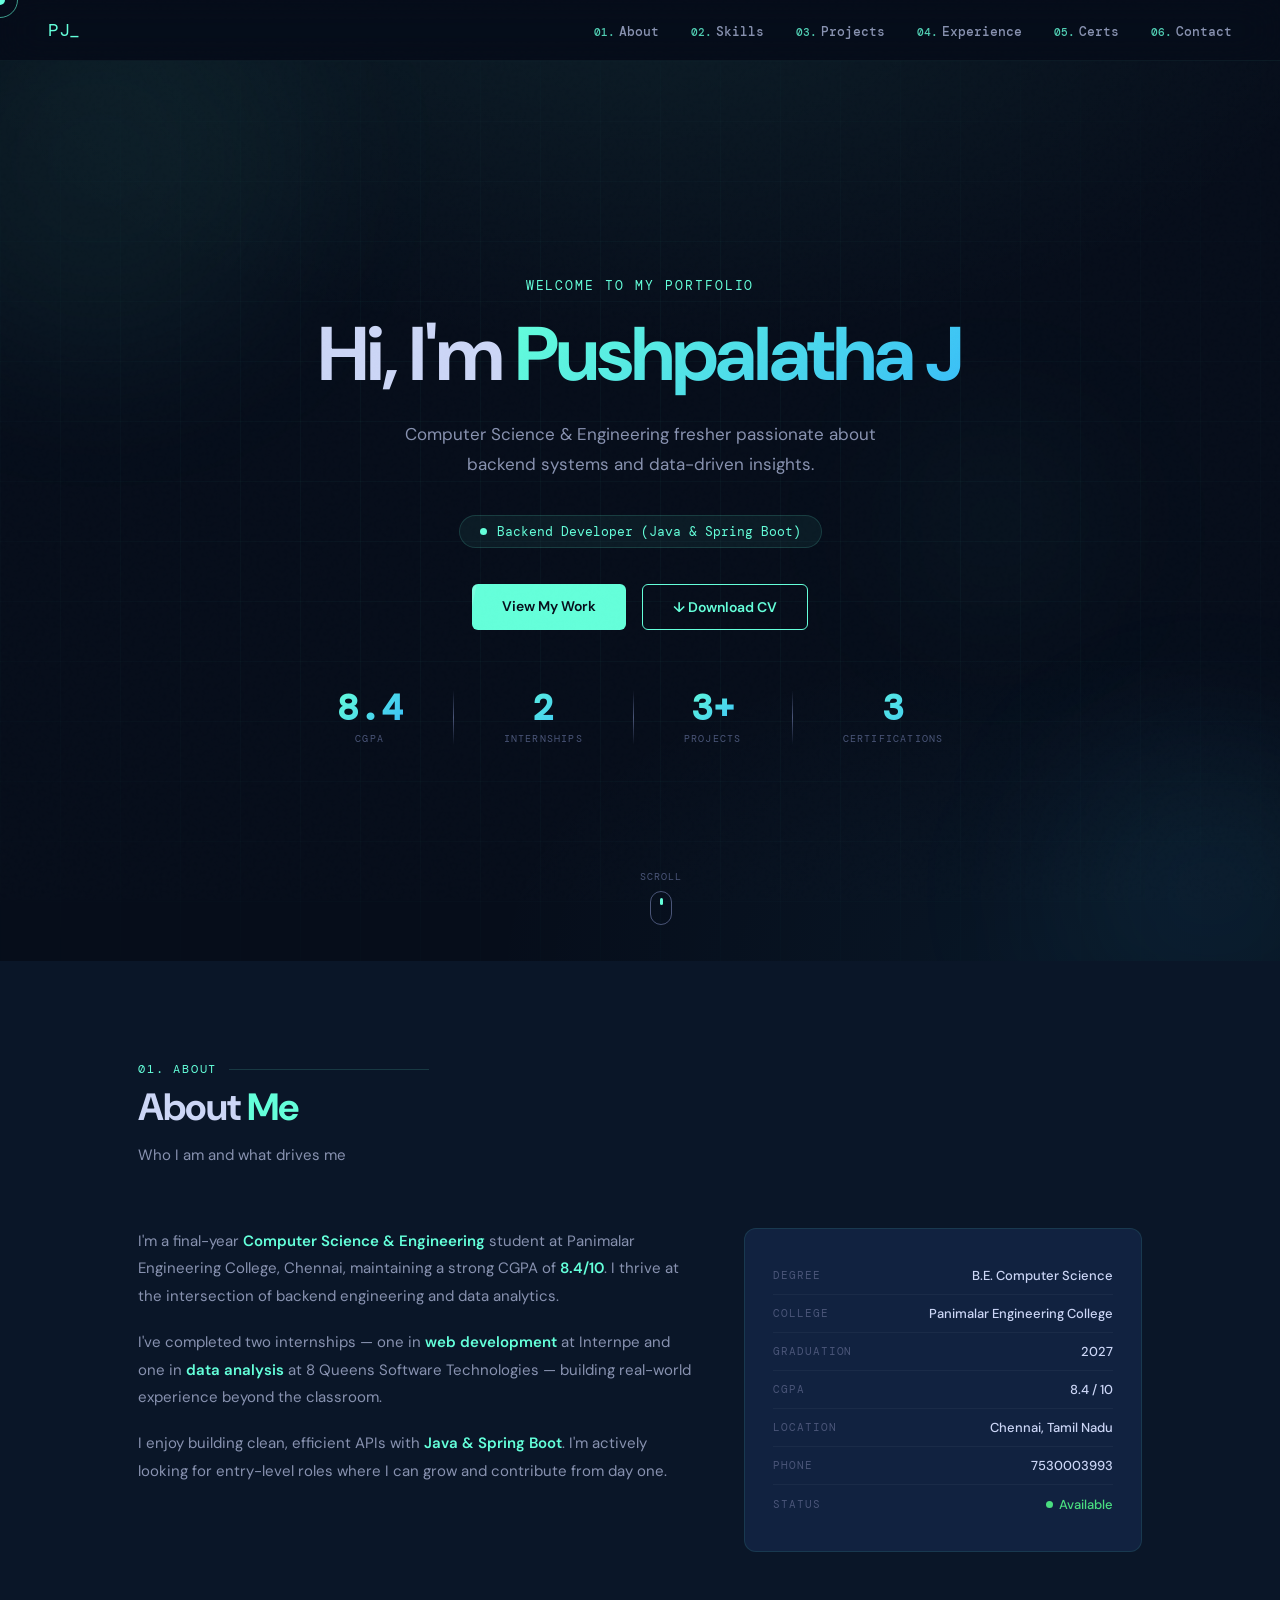
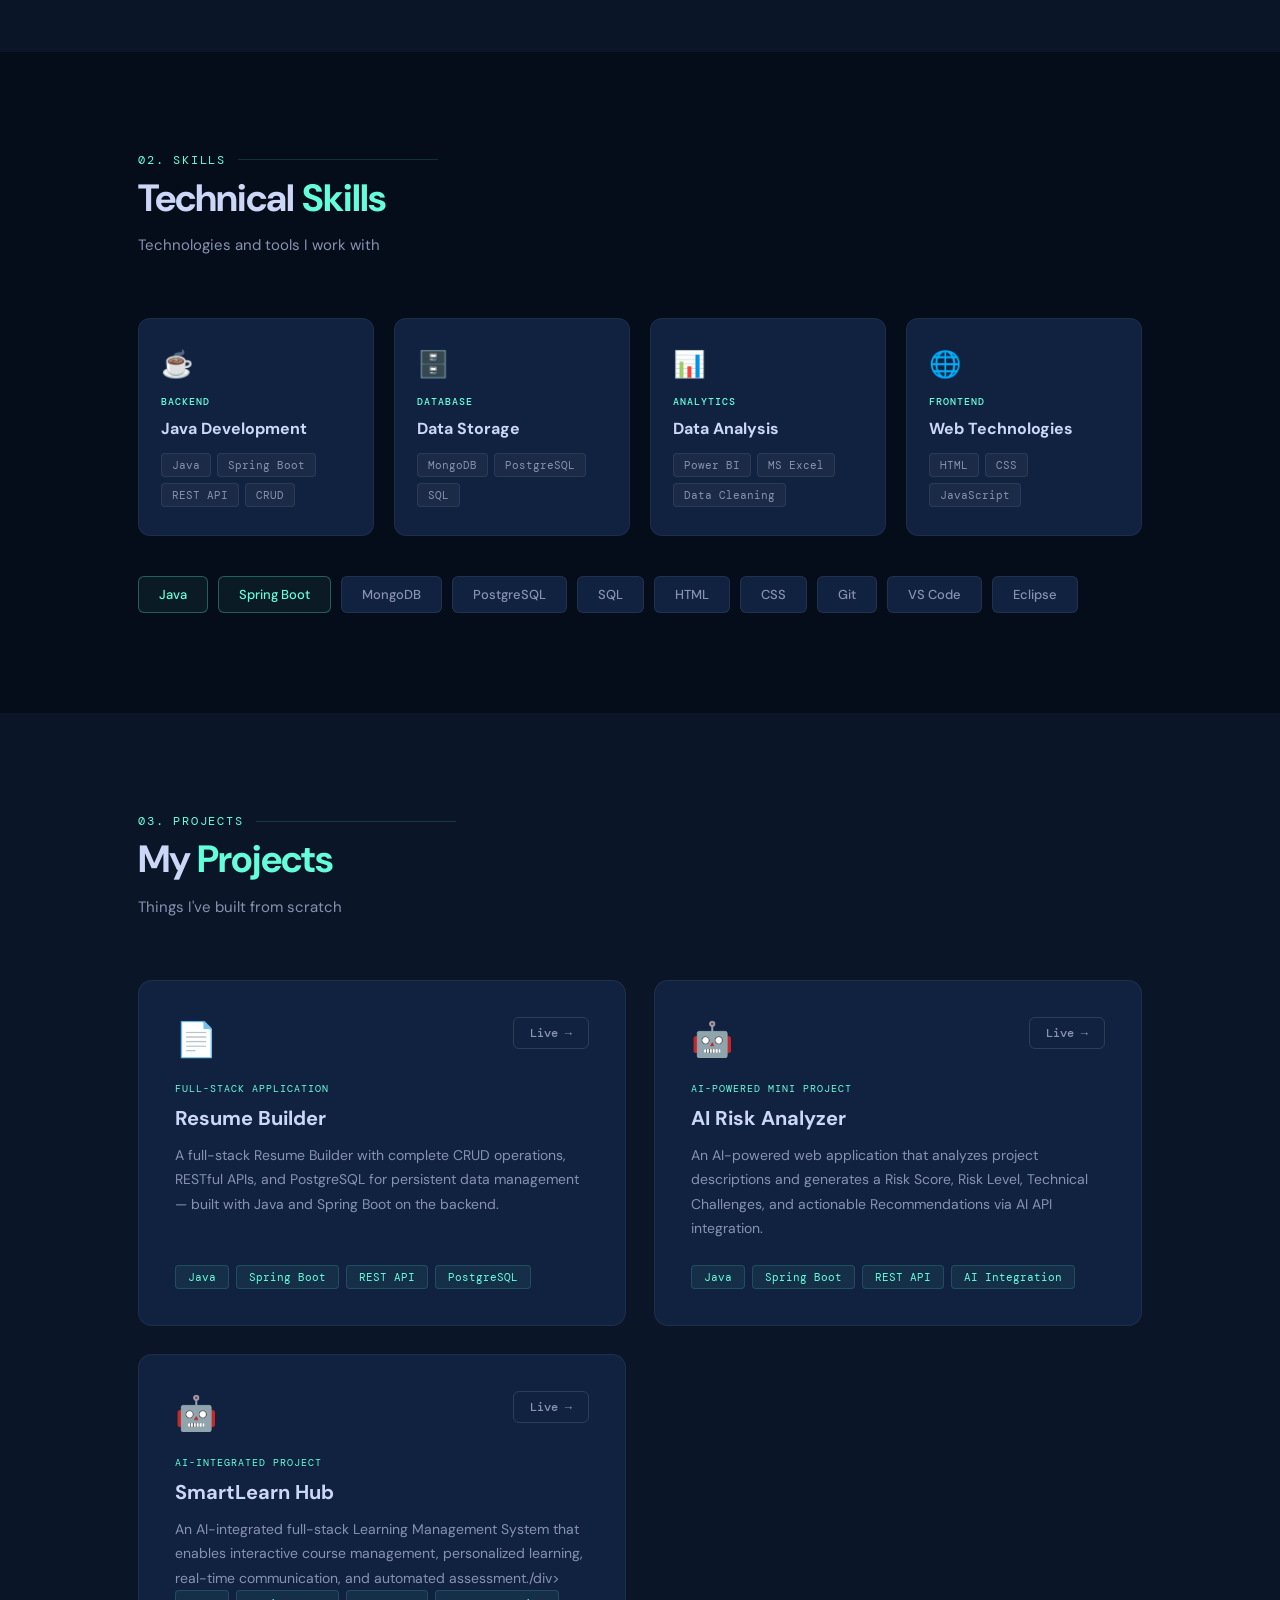
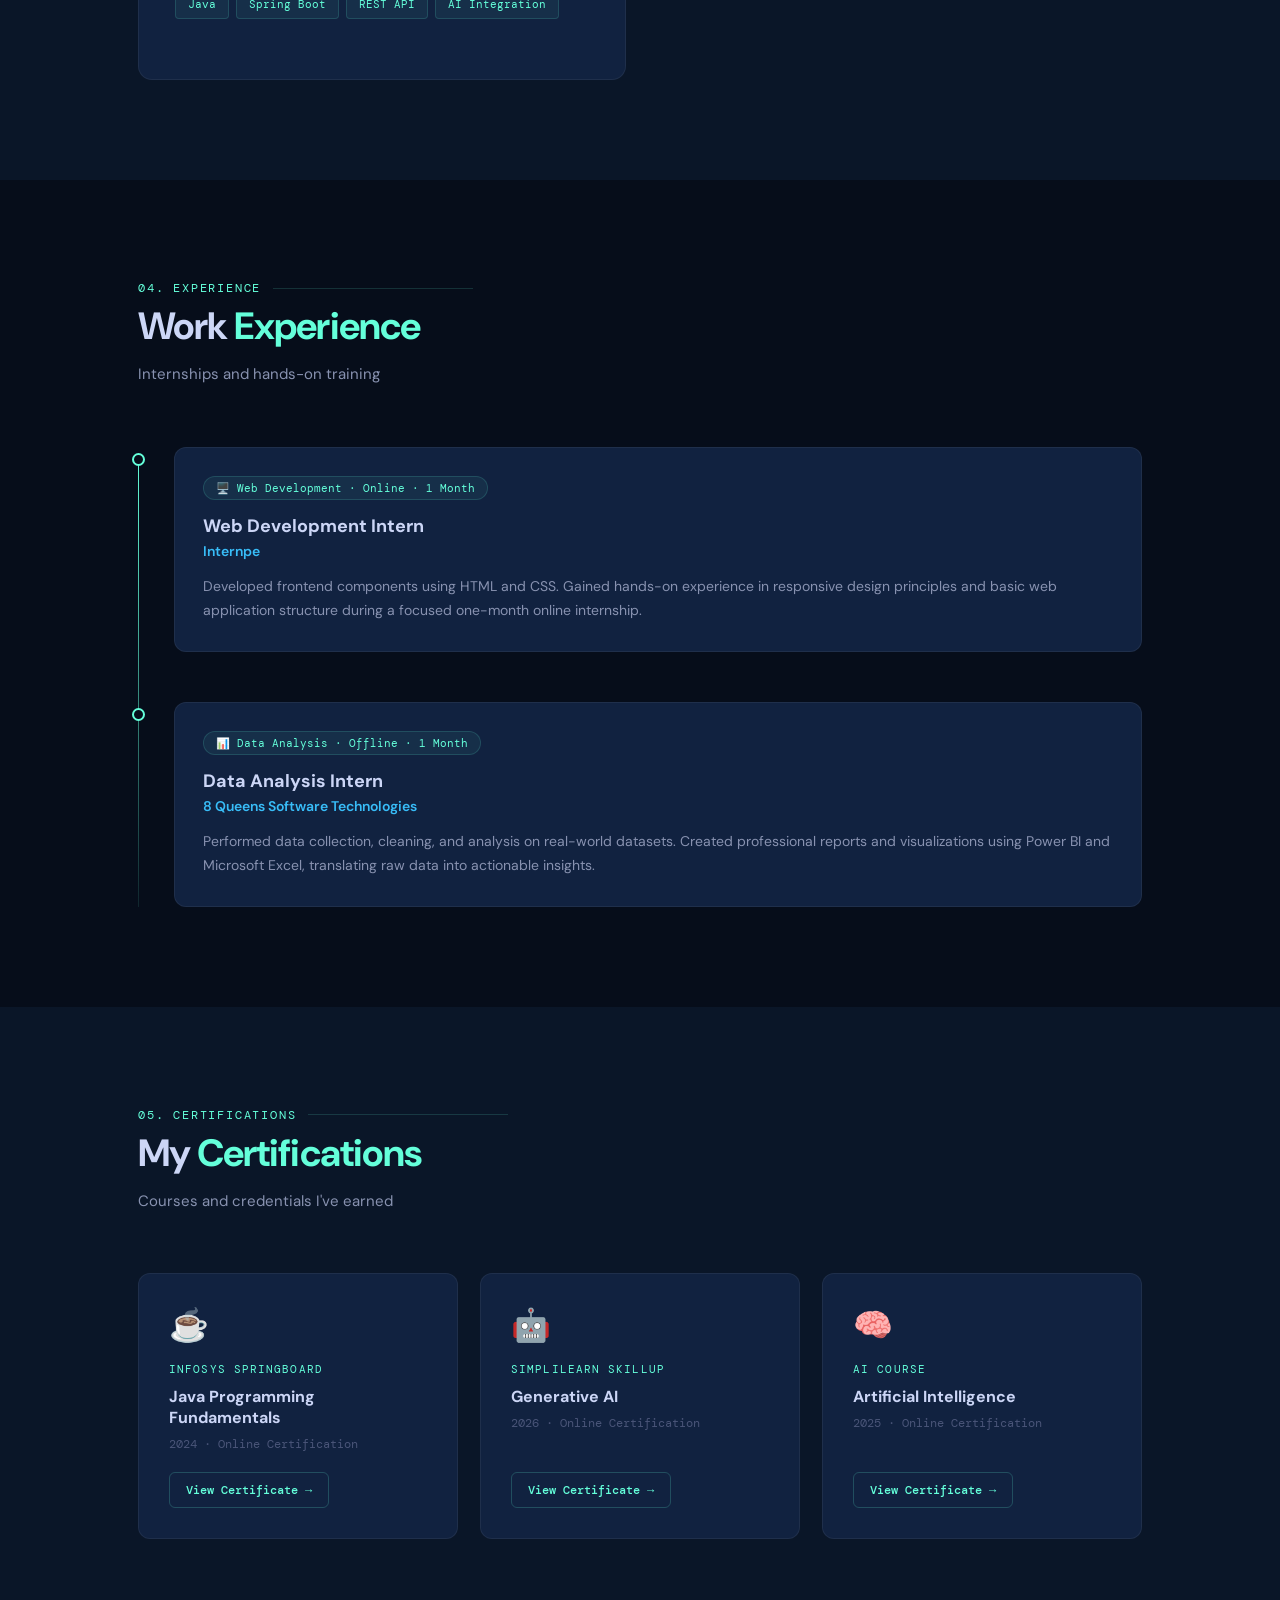
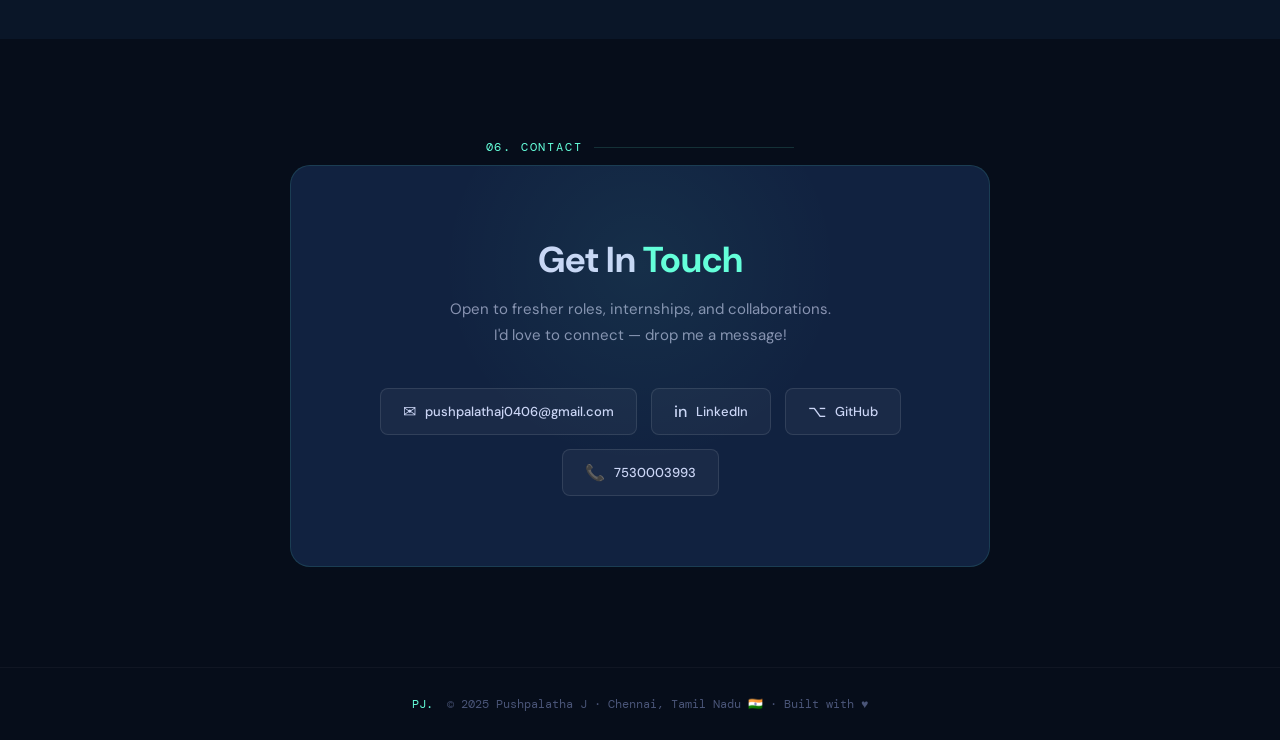
==== commit 12048594: "changes" ====
--- a/index.html
+++ b/index.html
@@ -727,7 +727,7 @@
       <div class="about-text reveal">
         <p>I'm a final-year <span>Computer Science & Engineering</span> student at Panimalar Engineering College, Chennai, maintaining a strong CGPA of <span>8.4/10</span>. I thrive at the intersection of backend engineering and data analytics.</p>
         <p>I've completed two internships — one in <span>web development</span> at Internpe and one in <span>data analysis</span> at 8 Queens Software Technologies — building real-world experience beyond the classroom.</p>
-        <p>I enjoy building clean, efficient APIs with <span>Java & Spring Boot</span> and turning raw data into clear stories with <span>Power BI</span>. I'm actively looking for entry-level roles where I can grow and contribute from day one.</p>
+        <p>I enjoy building clean, efficient APIs with <span>Java & Spring Boot</span>. I'm actively looking for entry-level roles where I can grow and contribute from day one.</p>
       </div>
       <div class="about-card reveal reveal-d2">
         <div class="info-row"><span class="info-key">Degree</span><span class="info-val">B.E. Computer Science</span></div>
@@ -796,20 +796,14 @@
 <div class="skills-cloud">
   <span class="cloud-pill hi">Java</span>
   <span class="cloud-pill hi">Spring Boot</span>
-  <span class="cloud-pill hi">Power BI</span>
   <span class="cloud-pill">MongoDB</span>
   <span class="cloud-pill">PostgreSQL</span>
   <span class="cloud-pill">SQL</span>
-  <span class="cloud-pill">MS Excel</span>
   <span class="cloud-pill">HTML</span>
   <span class="cloud-pill">CSS</span>
-  <span class="cloud-pill">JavaScript</span>
-  <span class="cloud-pill">REST API</span>
   <span class="cloud-pill">Git</span>
   <span class="cloud-pill">VS Code</span>
   <span class="cloud-pill">Eclipse</span>
-  <span class="cloud-pill">Data Cleaning</span>
-  <span class="cloud-pill">API Integration</span>
 </div>
 
 <!-- PROJECTS -->
@@ -946,7 +940,7 @@
       <p>Open to fresher roles, internships, and collaborations.<br>I'd love to connect — drop me a message!</p>
       <div class="contact-links">
         <a href="mailto:pushpalathaj206@gmail.com" class="contact-link">
-          <span class="contact-link-icon">✉</span> pushpalathaj206@gmail.com
+          <span class="contact-link-icon">✉</span> pushpalathaj0406@gmail.com
         </a>
         <a href="https://linkedin.com/in/pushpalatha-j-30983a3b2" class="contact-link" target="_blank">
           <span class="contact-link-icon">in</span> LinkedIn
@@ -1062,4 +1056,4 @@
 if (statsEl) statsObs.observe(statsEl);
 </script>
 </body>
-</html>
+</html>
